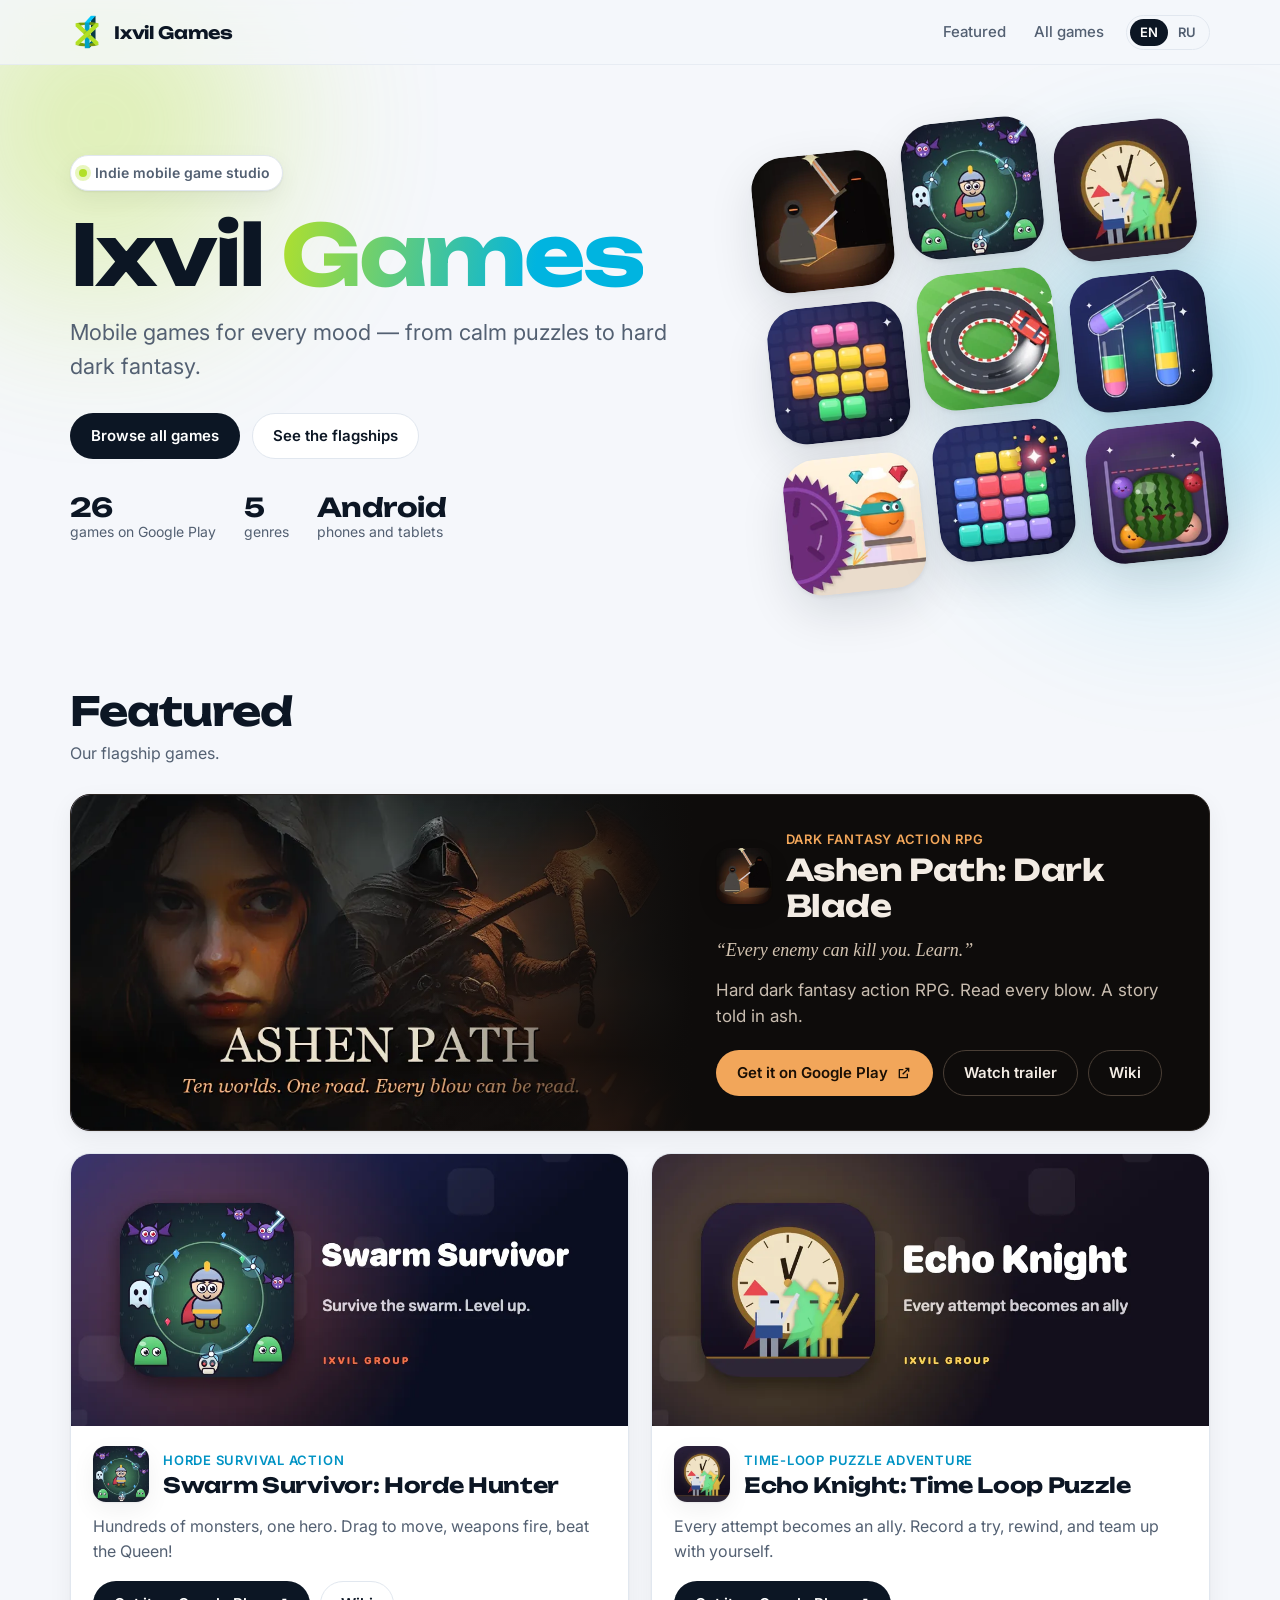
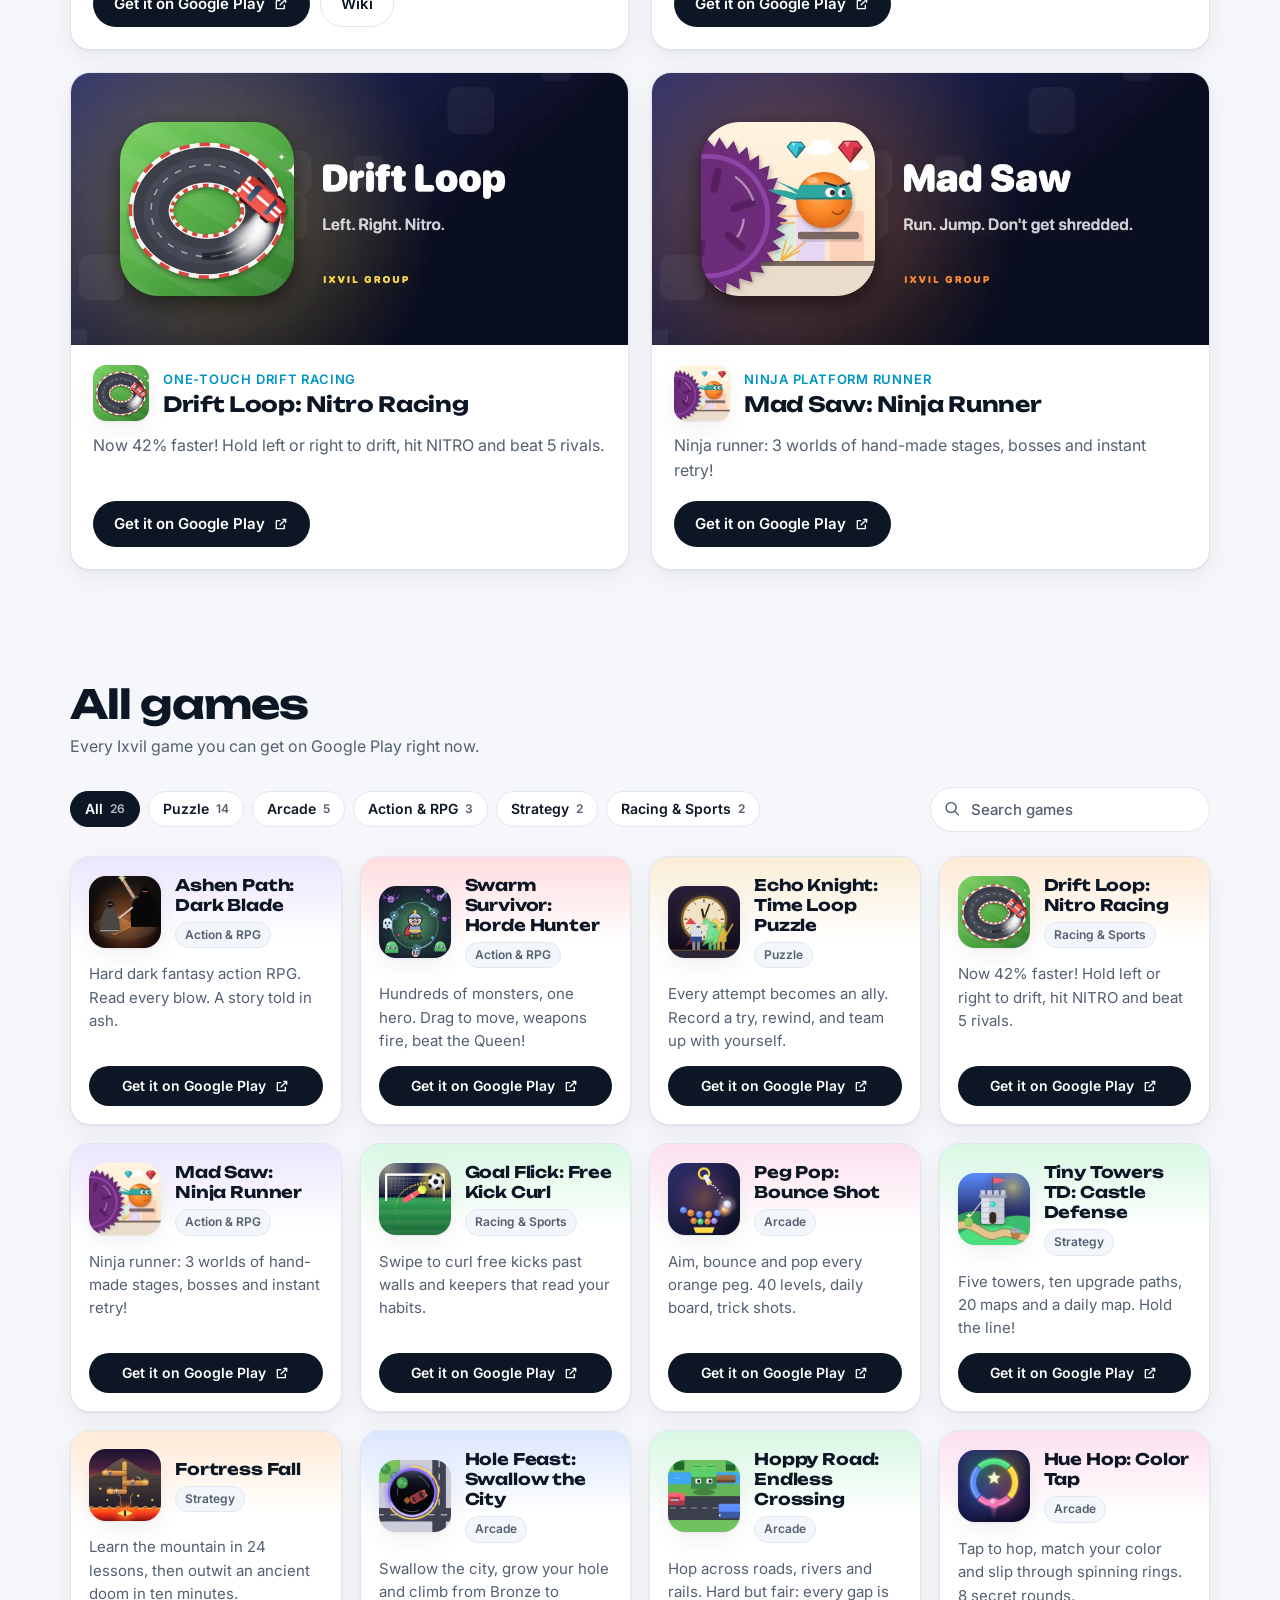
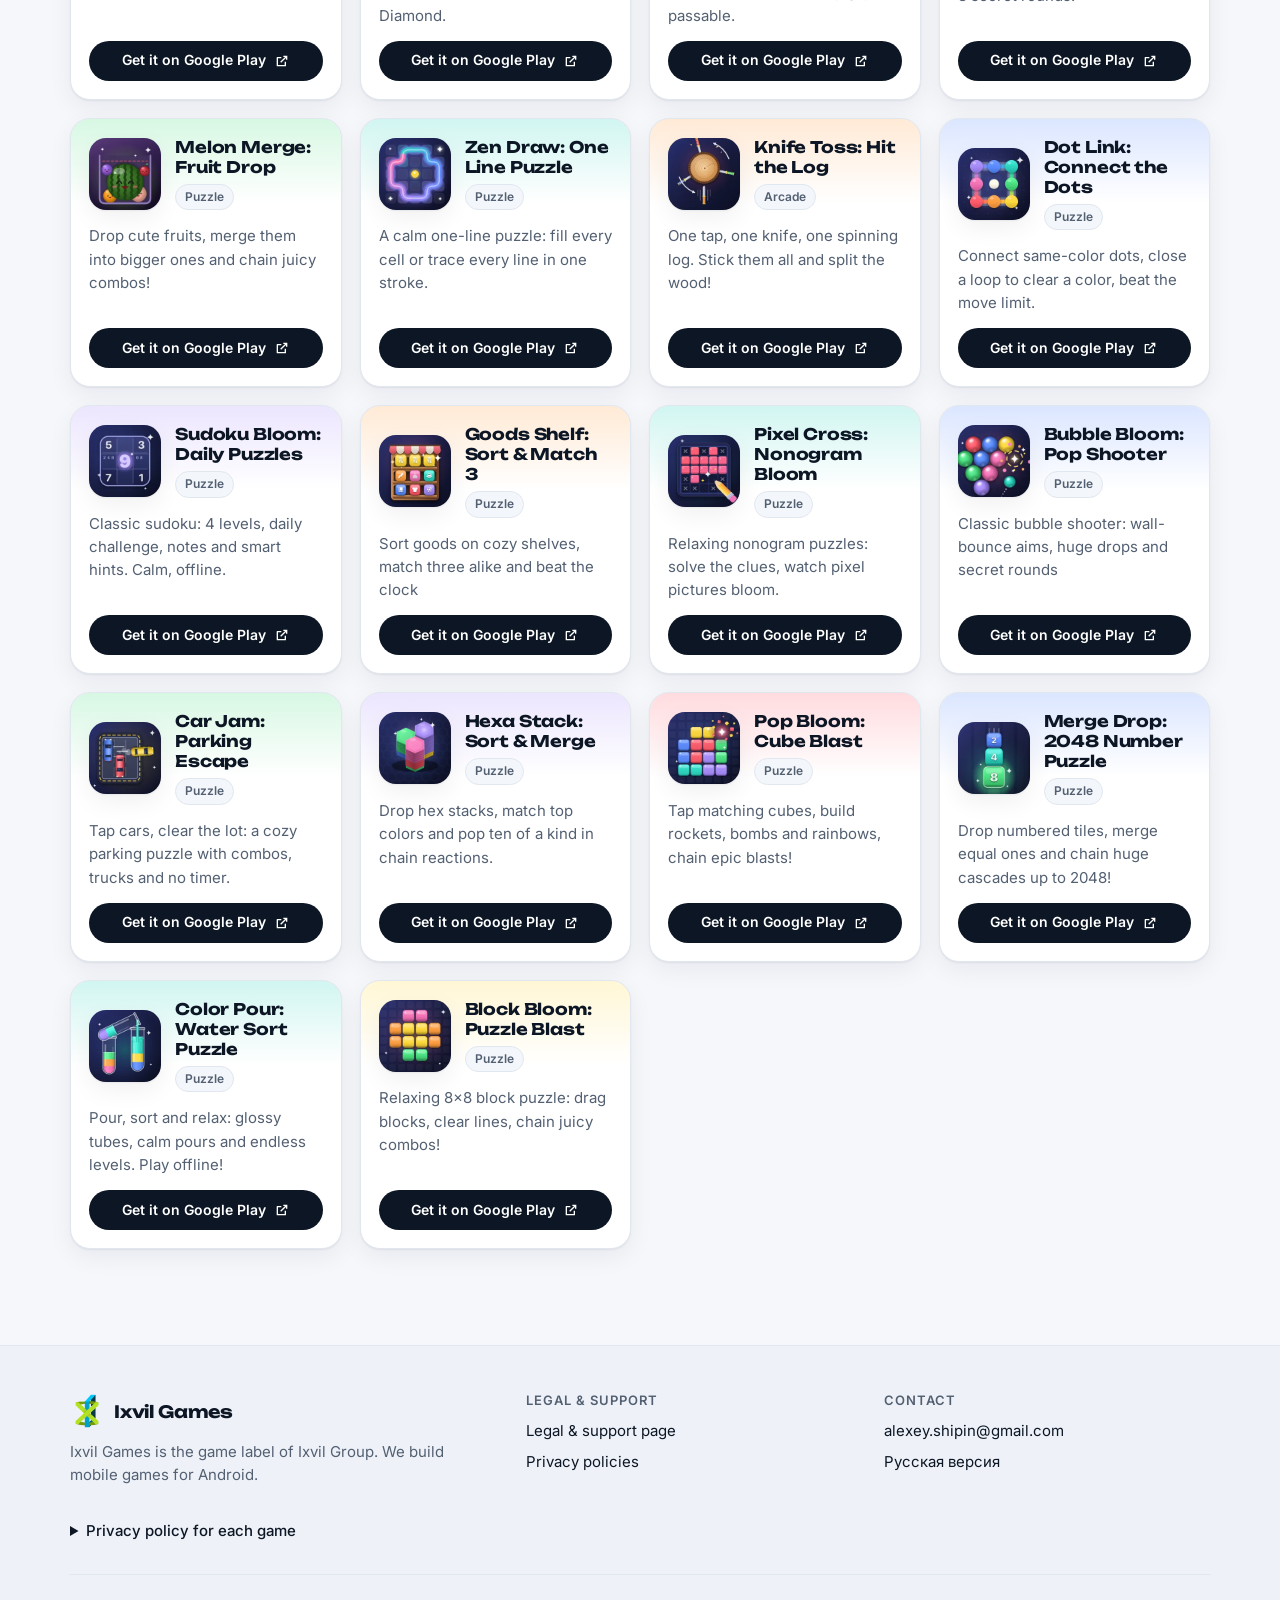
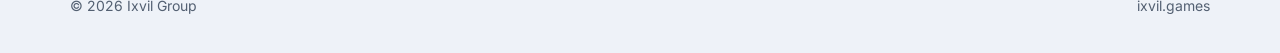
==== index.html @ 44e15bac "Publish ixvil.games landing Co-Authored-By: Claude Opus 5.5 <noreply@anthropic.com>" ====
<!doctype html>
<html lang="en">
<head>
<meta charset="utf-8">
<meta name="viewport" content="width=device-width, initial-scale=1">
<title>Ixvil Games — mobile games</title>
<meta name="description" content="Ixvil Games makes mobile games for Android: dark fantasy action, horde survival, drift racing and calm puzzles. 26 games on Google Play.">
<script>(function(){try{var u=new URLSearchParams(location.search),c=u.get('lang');if(c){localStorage.setItem('ixvil-lang',c)}var s=c||localStorage.getItem('ixvil-lang')}catch(e){}if(s==='ru'||(!s&&/^ru\b/i.test(navigator.language||''))){location.replace('ru/'+location.hash)}})();</script>
<link rel="canonical" href="https://ixvil.games/">
<link rel="alternate" hreflang="en" href="https://ixvil.games/">
<link rel="alternate" hreflang="ru" href="https://ixvil.games/ru/">
<link rel="alternate" hreflang="x-default" href="https://ixvil.games/">
<meta name="color-scheme" content="light dark">
<meta name="theme-color" content="#f5f7fb" media="(prefers-color-scheme: light)">
<meta name="theme-color" content="#080d15" media="(prefers-color-scheme: dark)">
<link rel="icon" href="favicon.ico" sizes="any">
<link rel="icon" type="image/png" sizes="32x32" href="favicon-32.png">
<link rel="apple-touch-icon" href="apple-touch-icon.png">
<meta property="og:type" content="website">
<meta property="og:site_name" content="Ixvil Games">
<meta property="og:title" content="Ixvil Games — mobile games">
<meta property="og:description" content="Ixvil Games makes mobile games for Android: dark fantasy action, horde survival, drift racing and calm puzzles. 26 games on Google Play.">
<meta property="og:url" content="https://ixvil.games/">
<meta property="og:image" content="https://ixvil.games/assets/brand/og.png">
<meta property="og:image:width" content="1200">
<meta property="og:image:height" content="630">
<meta property="og:image:alt" content="Ixvil Games">
<meta property="og:locale" content="en_US">
<meta property="og:locale:alternate" content="ru_RU">
<meta name="twitter:card" content="summary_large_image">
<meta name="twitter:title" content="Ixvil Games — mobile games">
<meta name="twitter:description" content="Ixvil Games makes mobile games for Android: dark fantasy action, horde survival, drift racing and calm puzzles. 26 games on Google Play.">
<meta name="twitter:image" content="https://ixvil.games/assets/brand/og.png">
<link rel="preconnect" href="https://fonts.googleapis.com">
<link rel="preconnect" href="https://fonts.gstatic.com" crossorigin>
<link rel="stylesheet" href="https://fonts.googleapis.com/css2?family=Inter:wght@400;500;600;700&family=Unbounded:wght@600;700&display=swap">
<link rel="stylesheet" href="assets/site.css?v=bd615ac773">
<script type="application/ld+json">{"@context":"https://schema.org","@graph":[{"@type":"Organization","@id":"https://ixvil.games/#org","name":"Ixvil Games","alternateName":"Ixvil Group","url":"https://ixvil.games/","logo":"https://ixvil.games/assets/brand/logo-512.png","email":"alexey.shipin@gmail.com"},{"@type":"WebSite","@id":"https://ixvil.games/#website","url":"https://ixvil.games/","name":"Ixvil Games","publisher":{"@id":"https://ixvil.games/#org"},"inLanguage":["en","ru"]},{"@type":"ItemList","name":"Ixvil Games on Google Play","url":"https://ixvil.games/","numberOfItems":26,"itemListElement":[{"@type":"ListItem","position":1,"item":{"@type":"MobileApplication","name":"Ashen Path: Dark Blade","description":"Hard dark fantasy action RPG. Read every blow. A story told in ash.","operatingSystem":"Android","applicationCategory":"GameApplication","url":"https://play.google.com/store/apps/details?id=com.ixvil.ashenpath","image":"https://ixvil.games/assets/games/ashenpath.webp","publisher":{"@id":"https://ixvil.games/#org"}}},{"@type":"ListItem","position":2,"item":{"@type":"MobileApplication","name":"Swarm Survivor: Horde Hunter","description":"Hundreds of monsters, one hero. Drag to move, weapons fire, beat the Queen!","operatingSystem":"Android","applicationCategory":"GameApplication","url":"https://play.google.com/store/apps/details?id=com.ixvil.swarmsurvivor","image":"https://ixvil.games/assets/games/swarmsurvivor.webp","publisher":{"@id":"https://ixvil.games/#org"}}},{"@type":"ListItem","position":3,"item":{"@type":"MobileApplication","name":"Echo Knight: Time Loop Puzzle","description":"Every attempt becomes an ally. Record a try, rewind, and team up with yourself.","operatingSystem":"Android","applicationCategory":"GameApplication","url":"https://play.google.com/store/apps/details?id=com.ixvil.echoknight","image":"https://ixvil.games/assets/games/echoknight.webp","publisher":{"@id":"https://ixvil.games/#org"}}},{"@type":"ListItem","position":4,"item":{"@type":"MobileApplication","name":"Drift Loop: Nitro Racing","description":"Now 42% faster! Hold left or right to drift, hit NITRO and beat 5 rivals.","operatingSystem":"Android","applicationCategory":"GameApplication","url":"https://play.google.com/store/apps/details?id=com.ixvil.driftloop","image":"https://ixvil.games/assets/games/driftloop.webp","publisher":{"@id":"https://ixvil.games/#org"}}},{"@type":"ListItem","position":5,"item":{"@type":"MobileApplication","name":"Mad Saw: Ninja Runner","description":"Ninja runner: 3 worlds of hand-made stages, bosses and instant retry!","operatingSystem":"Android","applicationCategory":"GameApplication","url":"https://play.google.com/store/apps/details?id=com.ixvil.madsaw","image":"https://ixvil.games/assets/games/madsaw.webp","publisher":{"@id":"https://ixvil.games/#org"}}},{"@type":"ListItem","position":6,"item":{"@type":"MobileApplication","name":"Goal Flick: Free Kick Curl","description":"Swipe to curl free kicks past walls and keepers that read your habits.","operatingSystem":"Android","applicationCategory":"GameApplication","url":"https://play.google.com/store/apps/details?id=com.ixvil.goalflick","image":"https://ixvil.games/assets/games/goalflick.webp","publisher":{"@id":"https://ixvil.games/#org"}}},{"@type":"ListItem","position":7,"item":{"@type":"MobileApplication","name":"Peg Pop: Bounce Shot","description":"Aim, bounce and pop every orange peg. 40 levels, daily board, trick shots.","operatingSystem":"Android","applicationCategory":"GameApplication","url":"https://play.google.com/store/apps/details?id=com.ixvil.pegpop","image":"https://ixvil.games/assets/games/pegpop.webp","publisher":{"@id":"https://ixvil.games/#org"}}},{"@type":"ListItem","position":8,"item":{"@type":"MobileApplication","name":"Tiny Towers TD: Castle Defense","description":"Five towers, ten upgrade paths, 20 maps and a daily map. Hold the line!","operatingSystem":"Android","applicationCategory":"GameApplication","url":"https://play.google.com/store/apps/details?id=com.ixvil.tinytowers","image":"https://ixvil.games/assets/games/tinytowers.webp","publisher":{"@id":"https://ixvil.games/#org"}}},{"@type":"ListItem","position":9,"item":{"@type":"MobileApplication","name":"Fortress Fall","description":"Learn the mountain in 24 lessons, then outwit an ancient doom in ten minutes.","operatingSystem":"Android","applicationCategory":"GameApplication","url":"https://play.google.com/store/apps/details?id=com.ixvil.fortressfall","image":"https://ixvil.games/assets/games/fortressfall.webp","publisher":{"@id":"https://ixvil.games/#org"}}},{"@type":"ListItem","position":10,"item":{"@type":"MobileApplication","name":"Hole Feast: Swallow the City","description":"Swallow the city, grow your hole and climb from Bronze to Diamond.","operatingSystem":"Android","applicationCategory":"GameApplication","url":"https://play.google.com/store/apps/details?id=com.ixvil.holefeast","image":"https://ixvil.games/assets/games/holefeast.webp","publisher":{"@id":"https://ixvil.games/#org"}}},{"@type":"ListItem","position":11,"item":{"@type":"MobileApplication","name":"Hoppy Road: Endless Crossing","description":"Hop across roads, rivers and rails. Hard but fair: every gap is passable.","operatingSystem":"Android","applicationCategory":"GameApplication","url":"https://play.google.com/store/apps/details?id=com.ixvil.hoppyroad","image":"https://ixvil.games/assets/games/hoppyroad.webp","publisher":{"@id":"https://ixvil.games/#org"}}},{"@type":"ListItem","position":12,"item":{"@type":"MobileApplication","name":"Hue Hop: Color Tap","description":"Tap to hop, match your color and slip through spinning rings. 8 secret rounds.","operatingSystem":"Android","applicationCategory":"GameApplication","url":"https://play.google.com/store/apps/details?id=com.ixvil.huehop","image":"https://ixvil.games/assets/games/huehop.webp","publisher":{"@id":"https://ixvil.games/#org"}}},{"@type":"ListItem","position":13,"item":{"@type":"MobileApplication","name":"Melon Merge: Fruit Drop","description":"Drop cute fruits, merge them into bigger ones and chain juicy combos!","operatingSystem":"Android","applicationCategory":"GameApplication","url":"https://play.google.com/store/apps/details?id=com.ixvil.melonmerge","image":"https://ixvil.games/assets/games/melonmerge.webp","publisher":{"@id":"https://ixvil.games/#org"}}},{"@type":"ListItem","position":14,"item":{"@type":"MobileApplication","name":"Zen Draw: One Line Puzzle","description":"A calm one-line puzzle: fill every cell or trace every line in one stroke.","operatingSystem":"Android","applicationCategory":"GameApplication","url":"https://play.google.com/store/apps/details?id=com.ixvil.zendraw","image":"https://ixvil.games/assets/games/zendraw.webp","publisher":{"@id":"https://ixvil.games/#org"}}},{"@type":"ListItem","position":15,"item":{"@type":"MobileApplication","name":"Knife Toss: Hit the Log","description":"One tap, one knife, one spinning log. Stick them all and split the wood!","operatingSystem":"Android","applicationCategory":"GameApplication","url":"https://play.google.com/store/apps/details?id=com.ixvil.knifetoss","image":"https://ixvil.games/assets/games/knifetoss.webp","publisher":{"@id":"https://ixvil.games/#org"}}},{"@type":"ListItem","position":16,"item":{"@type":"MobileApplication","name":"Dot Link: Connect the Dots","description":"Connect same-color dots, close a loop to clear a color, beat the move limit.","operatingSystem":"Android","applicationCategory":"GameApplication","url":"https://play.google.com/store/apps/details?id=com.ixvil.dotlink","image":"https://ixvil.games/assets/games/dotlink.webp","publisher":{"@id":"https://ixvil.games/#org"}}},{"@type":"ListItem","position":17,"item":{"@type":"MobileApplication","name":"Sudoku Bloom: Daily Puzzles","description":"Classic sudoku: 4 levels, daily challenge, notes and smart hints. Calm, offline.","operatingSystem":"Android","applicationCategory":"GameApplication","url":"https://play.google.com/store/apps/details?id=com.ixvil.sudokubloom","image":"https://ixvil.games/assets/games/sudokubloom.webp","publisher":{"@id":"https://ixvil.games/#org"}}},{"@type":"ListItem","position":18,"item":{"@type":"MobileApplication","name":"Goods Shelf: Sort & Match 3","description":"Sort goods on cozy shelves, match three alike and beat the clock","operatingSystem":"Android","applicationCategory":"GameApplication","url":"https://play.google.com/store/apps/details?id=com.ixvil.goodsshelf","image":"https://ixvil.games/assets/games/goodsshelf.webp","publisher":{"@id":"https://ixvil.games/#org"}}},{"@type":"ListItem","position":19,"item":{"@type":"MobileApplication","name":"Pixel Cross: Nonogram Bloom","description":"Relaxing nonogram puzzles: solve the clues, watch pixel pictures bloom.","operatingSystem":"Android","applicationCategory":"GameApplication","url":"https://play.google.com/store/apps/details?id=com.ixvil.pixelcross","image":"https://ixvil.games/assets/games/pixelcross.webp","publisher":{"@id":"https://ixvil.games/#org"}}},{"@type":"ListItem","position":20,"item":{"@type":"MobileApplication","name":"Bubble Bloom: Pop Shooter","description":"Classic bubble shooter: wall-bounce aims, huge drops and secret rounds","operatingSystem":"Android","applicationCategory":"GameApplication","url":"https://play.google.com/store/apps/details?id=com.ixvil.bubblebloom","image":"https://ixvil.games/assets/games/bubblebloom.webp","publisher":{"@id":"https://ixvil.games/#org"}}},{"@type":"ListItem","position":21,"item":{"@type":"MobileApplication","name":"Car Jam: Parking Escape","description":"Tap cars, clear the lot: a cozy parking puzzle with combos, trucks and no timer.","operatingSystem":"Android","applicationCategory":"GameApplication","url":"https://play.google.com/store/apps/details?id=com.ixvil.carjam","image":"https://ixvil.games/assets/games/carjam.webp","publisher":{"@id":"https://ixvil.games/#org"}}},{"@type":"ListItem","position":22,"item":{"@type":"MobileApplication","name":"Hexa Stack: Sort & Merge","description":"Drop hex stacks, match top colors and pop ten of a kind in chain reactions.","operatingSystem":"Android","applicationCategory":"GameApplication","url":"https://play.google.com/store/apps/details?id=com.ixvil.hexastack","image":"https://ixvil.games/assets/games/hexastack.webp","publisher":{"@id":"https://ixvil.games/#org"}}},{"@type":"ListItem","position":23,"item":{"@type":"MobileApplication","name":"Pop Bloom: Cube Blast","description":"Tap matching cubes, build rockets, bombs and rainbows, chain epic blasts!","operatingSystem":"Android","applicationCategory":"GameApplication","url":"https://play.google.com/store/apps/details?id=com.ixvil.popbloom","image":"https://ixvil.games/assets/games/popbloom.webp","publisher":{"@id":"https://ixvil.games/#org"}}},{"@type":"ListItem","position":24,"item":{"@type":"MobileApplication","name":"Merge Drop: 2048 Number Puzzle","description":"Drop numbered tiles, merge equal ones and chain huge cascades up to 2048!","operatingSystem":"Android","applicationCategory":"GameApplication","url":"https://play.google.com/store/apps/details?id=com.ixvil.mergedrop","image":"https://ixvil.games/assets/games/mergedrop.webp","publisher":{"@id":"https://ixvil.games/#org"}}},{"@type":"ListItem","position":25,"item":{"@type":"MobileApplication","name":"Color Pour: Water Sort Puzzle","description":"Pour, sort and relax: glossy tubes, calm pours and endless levels. Play offline!","operatingSystem":"Android","applicationCategory":"GameApplication","url":"https://play.google.com/store/apps/details?id=com.ixvil.colorpour","image":"https://ixvil.games/assets/games/colorpour.webp","publisher":{"@id":"https://ixvil.games/#org"}}},{"@type":"ListItem","position":26,"item":{"@type":"MobileApplication","name":"Block Bloom: Puzzle Blast","description":"Relaxing 8×8 block puzzle: drag blocks, clear lines, chain juicy combos!","operatingSystem":"Android","applicationCategory":"GameApplication","url":"https://play.google.com/store/apps/details?id=com.ixvil.blockbloom","image":"https://ixvil.games/assets/games/blockbloom.webp","publisher":{"@id":"https://ixvil.games/#org"}}}]}]}</script>
</head>
<body>
<a class="skip" href="#games">Skip to games</a>
<header class="top">
  <div class="wrap">
    <a class="brand" href="./" aria-label="Ixvil Games"><img src="assets/brand/mark.webp" width="34" height="34" alt=""><span>Ixvil Games</span></a>
    <nav class="nav" aria-label="Main">
      <a class="nav-link" href="#featured">Featured</a>
      <a class="nav-link" href="#games">All games</a>
      <div class="lang" role="group" aria-label="Language"><span aria-current="true">EN</span><a href="ru/" hreflang="ru" lang="ru" data-setlang="ru">RU</a></div>
    </nav>
  </div>
</header>
<main>
<section class="hero">
  <div class="wrap">
    <div>
      <span class="eyebrow"><i></i>Indie mobile game studio</span>
      <h1>Ixvil <span class="grad">Games</span></h1>
      <p class="pitch">Mobile games for every mood — from calm puzzles to hard dark fantasy.</p>
      <div class="cta">
        <a class="btn btn-play" href="#games">Browse all games</a>
        <a class="btn btn-ghost" href="#featured">See the flagships</a>
      </div>
      <ul class="stats">
        <li><b>26</b><span>games on Google Play</span></li>
        <li><b>5</b><span>genres</span></li>
        <li><b>Android</b><span>phones and tablets</span></li>
      </ul>
    </div>
    <div class="mosaic" aria-hidden="true"><img src="assets/games/ashenpath.webp" width="192" height="192" alt="" decoding="async"><img src="assets/games/swarmsurvivor.webp" width="192" height="192" alt="" decoding="async"><img src="assets/games/echoknight.webp" width="192" height="192" alt="" decoding="async"><img src="assets/games/blockbloom.webp" width="192" height="192" alt="" decoding="async"><img src="assets/games/driftloop.webp" width="192" height="192" alt="" decoding="async"><img src="assets/games/colorpour.webp" width="192" height="192" alt="" decoding="async"><img src="assets/games/madsaw.webp" width="192" height="192" alt="" decoding="async"><img src="assets/games/popbloom.webp" width="192" height="192" alt="" decoding="async"><img src="assets/games/melonmerge.webp" width="192" height="192" alt="" decoding="async"></div>
  </div>
</section>
<section class="section" id="featured" aria-labelledby="featured-h">
  <div class="wrap">
    <div class="section-head"><div><h2 id="featured-h">Featured</h2><p>Our flagship games.</p></div></div>
    <div class="feat-grid">
<article class="feat spot" style="--accent:#A78BFA">
  <div class="art"><img src="assets/games/ashenpath-feature.webp" width="1024" height="500" alt="Ashen Path: Dark Blade" loading="eager" decoding="async"></div>
  <div class="body">
    <div class="id"><img src="assets/games/ashenpath.webp" width="56" height="56" alt="" loading="lazy" decoding="async">
      <div><div class="kicker">Dark fantasy action RPG</div><h3>Ashen Path: Dark Blade</h3></div></div>
    <p class="quote">“Every enemy can kill you. Learn.”</p>
    <p class="desc">Hard dark fantasy action RPG. Read every blow. A story told in ash.</p>
    <div class="actions"><a class="btn btn-play" href="https://play.google.com/store/apps/details?id=com.ixvil.ashenpath" target="_blank" rel="noopener" aria-label="Get it on Google Play: Ashen Path: Dark Blade">Get it on Google Play <svg viewBox="0 0 24 24" aria-hidden="true"><path fill="currentColor" d="M14 4h6v6h-2V7.41l-7.29 7.3-1.42-1.42L16.59 6H14V4zM5 6h6v2H6v10h10v-5h2v6a1 1 0 0 1-1 1H5a1 1 0 0 1-1-1V7a1 1 0 0 1 1-1z"/></svg></a><a class="btn btn-ghost" href="https://youtu.be/OlDA2QClN2c" target="_blank" rel="noopener">Watch trailer</a><a class="btn btn-ghost" href="https://ashenpath.ixvil.games/" target="_blank" rel="noopener" aria-label="Wiki: Ashen Path">Wiki</a></div>
  </div>
</article>
<article class="feat" style="--accent:#FF5C6C">
  <div class="art"><img src="assets/games/swarmsurvivor-feature.webp" width="1024" height="500" alt="Swarm Survivor: Horde Hunter" loading="lazy" decoding="async"></div>
  <div class="body">
    <div class="id"><img src="assets/games/swarmsurvivor.webp" width="56" height="56" alt="" loading="lazy" decoding="async">
      <div><div class="kicker">Horde survival action</div><h3>Swarm Survivor: Horde Hunter</h3></div></div>
    
    <p class="desc">Hundreds of monsters, one hero. Drag to move, weapons fire, beat the Queen!</p>
    <div class="actions"><a class="btn btn-play" href="https://play.google.com/store/apps/details?id=com.ixvil.swarmsurvivor" target="_blank" rel="noopener" aria-label="Get it on Google Play: Swarm Survivor: Horde Hunter">Get it on Google Play <svg viewBox="0 0 24 24" aria-hidden="true"><path fill="currentColor" d="M14 4h6v6h-2V7.41l-7.29 7.3-1.42-1.42L16.59 6H14V4zM5 6h6v2H6v10h10v-5h2v6a1 1 0 0 1-1 1H5a1 1 0 0 1-1-1V7a1 1 0 0 1 1-1z"/></svg></a><a class="btn btn-ghost" href="https://swarm.ixvil.games/" target="_blank" rel="noopener" aria-label="Wiki: Swarm Survivor">Wiki</a></div>
  </div>
</article>
<article class="feat" style="--accent:#E8B04A">
  <div class="art"><img src="assets/games/echoknight-feature.webp" width="1024" height="500" alt="Echo Knight: Time Loop Puzzle" loading="lazy" decoding="async"></div>
  <div class="body">
    <div class="id"><img src="assets/games/echoknight.webp" width="56" height="56" alt="" loading="lazy" decoding="async">
      <div><div class="kicker">Time-loop puzzle adventure</div><h3>Echo Knight: Time Loop Puzzle</h3></div></div>
    
    <p class="desc">Every attempt becomes an ally. Record a try, rewind, and team up with yourself.</p>
    <div class="actions"><a class="btn btn-play" href="https://play.google.com/store/apps/details?id=com.ixvil.echoknight" target="_blank" rel="noopener" aria-label="Get it on Google Play: Echo Knight: Time Loop Puzzle">Get it on Google Play <svg viewBox="0 0 24 24" aria-hidden="true"><path fill="currentColor" d="M14 4h6v6h-2V7.41l-7.29 7.3-1.42-1.42L16.59 6H14V4zM5 6h6v2H6v10h10v-5h2v6a1 1 0 0 1-1 1H5a1 1 0 0 1-1-1V7a1 1 0 0 1 1-1z"/></svg></a></div>
  </div>
</article>
<article class="feat" style="--accent:#FF9F43">
  <div class="art"><img src="assets/games/driftloop-feature.webp" width="1024" height="500" alt="Drift Loop: Nitro Racing" loading="lazy" decoding="async"></div>
  <div class="body">
    <div class="id"><img src="assets/games/driftloop.webp" width="56" height="56" alt="" loading="lazy" decoding="async">
      <div><div class="kicker">One-touch drift racing</div><h3>Drift Loop: Nitro Racing</h3></div></div>
    
    <p class="desc">Now 42% faster! Hold left or right to drift, hit NITRO and beat 5 rivals.</p>
    <div class="actions"><a class="btn btn-play" href="https://play.google.com/store/apps/details?id=com.ixvil.driftloop" target="_blank" rel="noopener" aria-label="Get it on Google Play: Drift Loop: Nitro Racing">Get it on Google Play <svg viewBox="0 0 24 24" aria-hidden="true"><path fill="currentColor" d="M14 4h6v6h-2V7.41l-7.29 7.3-1.42-1.42L16.59 6H14V4zM5 6h6v2H6v10h10v-5h2v6a1 1 0 0 1-1 1H5a1 1 0 0 1-1-1V7a1 1 0 0 1 1-1z"/></svg></a></div>
  </div>
</article>
<article class="feat" style="--accent:#A78BFA">
  <div class="art"><img src="assets/games/madsaw-feature.webp" width="1024" height="500" alt="Mad Saw: Ninja Runner" loading="lazy" decoding="async"></div>
  <div class="body">
    <div class="id"><img src="assets/games/madsaw.webp" width="56" height="56" alt="" loading="lazy" decoding="async">
      <div><div class="kicker">Ninja platform runner</div><h3>Mad Saw: Ninja Runner</h3></div></div>
    
    <p class="desc">Ninja runner: 3 worlds of hand-made stages, bosses and instant retry!</p>
    <div class="actions"><a class="btn btn-play" href="https://play.google.com/store/apps/details?id=com.ixvil.madsaw" target="_blank" rel="noopener" aria-label="Get it on Google Play: Mad Saw: Ninja Runner">Get it on Google Play <svg viewBox="0 0 24 24" aria-hidden="true"><path fill="currentColor" d="M14 4h6v6h-2V7.41l-7.29 7.3-1.42-1.42L16.59 6H14V4zM5 6h6v2H6v10h10v-5h2v6a1 1 0 0 1-1 1H5a1 1 0 0 1-1-1V7a1 1 0 0 1 1-1z"/></svg></a></div>
  </div>
</article>
    </div>
  </div>
</section>
<section class="section" id="games" aria-labelledby="games-h">
  <div class="wrap">
    <div class="section-head"><div><h2 id="games-h">All games</h2><p>Every Ixvil game you can get on Google Play right now.</p></div></div>
    <div class="filters" id="filters" hidden>
      <div class="chips" role="group" aria-label="Genre"><button type="button" class="chip" data-genre="all" aria-pressed="true">All <small>26</small></button><button type="button" class="chip" data-genre="puzzle" aria-pressed="false">Puzzle <small>14</small></button><button type="button" class="chip" data-genre="arcade" aria-pressed="false">Arcade <small>5</small></button><button type="button" class="chip" data-genre="action" aria-pressed="false">Action &amp; RPG <small>3</small></button><button type="button" class="chip" data-genre="strategy" aria-pressed="false">Strategy <small>2</small></button><button type="button" class="chip" data-genre="sports" aria-pressed="false">Racing &amp; Sports <small>2</small></button></div>
      <label class="search"><svg viewBox="0 0 24 24" aria-hidden="true"><path fill="currentColor" d="M10 2a8 8 0 0 1 6.32 12.9l5.39 5.4-1.41 1.4-5.4-5.39A8 8 0 1 1 10 2zm0 2a6 6 0 1 0 0 12 6 6 0 0 0 0-12z"/></svg><input id="q" type="search" placeholder="Search games" aria-label="Search games" autocomplete="off"></label>
    </div>
    <ul class="grid" id="grid">
<li class="card" data-genre="action" data-q="ashen path: dark blade ashen path hard dark fantasy action rpg. read every blow. a story told in ash. action &amp; rpg" style="--accent:#A78BFA">
  <div class="id"><img src="assets/games/ashenpath.webp" width="72" height="72" alt="" loading="lazy" decoding="async">
    <div><h3>Ashen Path: Dark Blade</h3><span class="tag">Action &amp; RPG</span></div></div>
  <p class="desc">Hard dark fantasy action RPG. Read every blow. A story told in ash.</p>
  <a class="btn btn-play btn-sm" href="https://play.google.com/store/apps/details?id=com.ixvil.ashenpath" target="_blank" rel="noopener" aria-label="Get it on Google Play: Ashen Path: Dark Blade">Get it on Google Play <svg viewBox="0 0 24 24" aria-hidden="true"><path fill="currentColor" d="M14 4h6v6h-2V7.41l-7.29 7.3-1.42-1.42L16.59 6H14V4zM5 6h6v2H6v10h10v-5h2v6a1 1 0 0 1-1 1H5a1 1 0 0 1-1-1V7a1 1 0 0 1 1-1z"/></svg></a>
</li>
<li class="card" data-genre="action" data-q="swarm survivor: horde hunter swarm survivor hundreds of monsters, one hero. drag to move, weapons fire, beat the queen! action &amp; rpg" style="--accent:#FF5C6C">
  <div class="id"><img src="assets/games/swarmsurvivor.webp" width="72" height="72" alt="" loading="lazy" decoding="async">
    <div><h3>Swarm Survivor: Horde Hunter</h3><span class="tag">Action &amp; RPG</span></div></div>
  <p class="desc">Hundreds of monsters, one hero. Drag to move, weapons fire, beat the Queen!</p>
  <a class="btn btn-play btn-sm" href="https://play.google.com/store/apps/details?id=com.ixvil.swarmsurvivor" target="_blank" rel="noopener" aria-label="Get it on Google Play: Swarm Survivor: Horde Hunter">Get it on Google Play <svg viewBox="0 0 24 24" aria-hidden="true"><path fill="currentColor" d="M14 4h6v6h-2V7.41l-7.29 7.3-1.42-1.42L16.59 6H14V4zM5 6h6v2H6v10h10v-5h2v6a1 1 0 0 1-1 1H5a1 1 0 0 1-1-1V7a1 1 0 0 1 1-1z"/></svg></a>
</li>
<li class="card" data-genre="puzzle" data-q="echo knight: time loop puzzle echo knight every attempt becomes an ally. record a try, rewind, and team up with yourself. puzzle" style="--accent:#E8B04A">
  <div class="id"><img src="assets/games/echoknight.webp" width="72" height="72" alt="" loading="lazy" decoding="async">
    <div><h3>Echo Knight: Time Loop Puzzle</h3><span class="tag">Puzzle</span></div></div>
  <p class="desc">Every attempt becomes an ally. Record a try, rewind, and team up with yourself.</p>
  <a class="btn btn-play btn-sm" href="https://play.google.com/store/apps/details?id=com.ixvil.echoknight" target="_blank" rel="noopener" aria-label="Get it on Google Play: Echo Knight: Time Loop Puzzle">Get it on Google Play <svg viewBox="0 0 24 24" aria-hidden="true"><path fill="currentColor" d="M14 4h6v6h-2V7.41l-7.29 7.3-1.42-1.42L16.59 6H14V4zM5 6h6v2H6v10h10v-5h2v6a1 1 0 0 1-1 1H5a1 1 0 0 1-1-1V7a1 1 0 0 1 1-1z"/></svg></a>
</li>
<li class="card" data-genre="sports" data-q="drift loop: nitro racing drift loop now 42% faster! hold left or right to drift, hit nitro and beat 5 rivals. racing &amp; sports" style="--accent:#FF9F43">
  <div class="id"><img src="assets/games/driftloop.webp" width="72" height="72" alt="" loading="lazy" decoding="async">
    <div><h3>Drift Loop: Nitro Racing</h3><span class="tag">Racing &amp; Sports</span></div></div>
  <p class="desc">Now 42% faster! Hold left or right to drift, hit NITRO and beat 5 rivals.</p>
  <a class="btn btn-play btn-sm" href="https://play.google.com/store/apps/details?id=com.ixvil.driftloop" target="_blank" rel="noopener" aria-label="Get it on Google Play: Drift Loop: Nitro Racing">Get it on Google Play <svg viewBox="0 0 24 24" aria-hidden="true"><path fill="currentColor" d="M14 4h6v6h-2V7.41l-7.29 7.3-1.42-1.42L16.59 6H14V4zM5 6h6v2H6v10h10v-5h2v6a1 1 0 0 1-1 1H5a1 1 0 0 1-1-1V7a1 1 0 0 1 1-1z"/></svg></a>
</li>
<li class="card" data-genre="action" data-q="mad saw: ninja runner mad saw ninja runner: 3 worlds of hand-made stages, bosses and instant retry! action &amp; rpg" style="--accent:#A78BFA">
  <div class="id"><img src="assets/games/madsaw.webp" width="72" height="72" alt="" loading="lazy" decoding="async">
    <div><h3>Mad Saw: Ninja Runner</h3><span class="tag">Action &amp; RPG</span></div></div>
  <p class="desc">Ninja runner: 3 worlds of hand-made stages, bosses and instant retry!</p>
  <a class="btn btn-play btn-sm" href="https://play.google.com/store/apps/details?id=com.ixvil.madsaw" target="_blank" rel="noopener" aria-label="Get it on Google Play: Mad Saw: Ninja Runner">Get it on Google Play <svg viewBox="0 0 24 24" aria-hidden="true"><path fill="currentColor" d="M14 4h6v6h-2V7.41l-7.29 7.3-1.42-1.42L16.59 6H14V4zM5 6h6v2H6v10h10v-5h2v6a1 1 0 0 1-1 1H5a1 1 0 0 1-1-1V7a1 1 0 0 1 1-1z"/></svg></a>
</li>
<li class="card" data-genre="sports" data-q="goal flick: free kick curl goal flick swipe to curl free kicks past walls and keepers that read your habits. racing &amp; sports" style="--accent:#4ADE80">
  <div class="id"><img src="assets/games/goalflick.webp" width="72" height="72" alt="" loading="lazy" decoding="async">
    <div><h3>Goal Flick: Free Kick Curl</h3><span class="tag">Racing &amp; Sports</span></div></div>
  <p class="desc">Swipe to curl free kicks past walls and keepers that read your habits.</p>
  <a class="btn btn-play btn-sm" href="https://play.google.com/store/apps/details?id=com.ixvil.goalflick" target="_blank" rel="noopener" aria-label="Get it on Google Play: Goal Flick: Free Kick Curl">Get it on Google Play <svg viewBox="0 0 24 24" aria-hidden="true"><path fill="currentColor" d="M14 4h6v6h-2V7.41l-7.29 7.3-1.42-1.42L16.59 6H14V4zM5 6h6v2H6v10h10v-5h2v6a1 1 0 0 1-1 1H5a1 1 0 0 1-1-1V7a1 1 0 0 1 1-1z"/></svg></a>
</li>
<li class="card" data-genre="arcade" data-q="peg pop: bounce shot peg pop aim, bounce and pop every orange peg. 40 levels, daily board, trick shots. arcade" style="--accent:#F472B6">
  <div class="id"><img src="assets/games/pegpop.webp" width="72" height="72" alt="" loading="lazy" decoding="async">
    <div><h3>Peg Pop: Bounce Shot</h3><span class="tag">Arcade</span></div></div>
  <p class="desc">Aim, bounce and pop every orange peg. 40 levels, daily board, trick shots.</p>
  <a class="btn btn-play btn-sm" href="https://play.google.com/store/apps/details?id=com.ixvil.pegpop" target="_blank" rel="noopener" aria-label="Get it on Google Play: Peg Pop: Bounce Shot">Get it on Google Play <svg viewBox="0 0 24 24" aria-hidden="true"><path fill="currentColor" d="M14 4h6v6h-2V7.41l-7.29 7.3-1.42-1.42L16.59 6H14V4zM5 6h6v2H6v10h10v-5h2v6a1 1 0 0 1-1 1H5a1 1 0 0 1-1-1V7a1 1 0 0 1 1-1z"/></svg></a>
</li>
<li class="card" data-genre="strategy" data-q="tiny towers td: castle defense tiny towers td five towers, ten upgrade paths, 20 maps and a daily map. hold the line! strategy" style="--accent:#4ADE80">
  <div class="id"><img src="assets/games/tinytowers.webp" width="72" height="72" alt="" loading="lazy" decoding="async">
    <div><h3>Tiny Towers TD: Castle Defense</h3><span class="tag">Strategy</span></div></div>
  <p class="desc">Five towers, ten upgrade paths, 20 maps and a daily map. Hold the line!</p>
  <a class="btn btn-play btn-sm" href="https://play.google.com/store/apps/details?id=com.ixvil.tinytowers" target="_blank" rel="noopener" aria-label="Get it on Google Play: Tiny Towers TD: Castle Defense">Get it on Google Play <svg viewBox="0 0 24 24" aria-hidden="true"><path fill="currentColor" d="M14 4h6v6h-2V7.41l-7.29 7.3-1.42-1.42L16.59 6H14V4zM5 6h6v2H6v10h10v-5h2v6a1 1 0 0 1-1 1H5a1 1 0 0 1-1-1V7a1 1 0 0 1 1-1z"/></svg></a>
</li>
<li class="card" data-genre="strategy" data-q="fortress fall fortress fall learn the mountain in 24 lessons, then outwit an ancient doom in ten minutes. strategy" style="--accent:#FF9F43">
  <div class="id"><img src="assets/games/fortressfall.webp" width="72" height="72" alt="" loading="lazy" decoding="async">
    <div><h3>Fortress Fall</h3><span class="tag">Strategy</span></div></div>
  <p class="desc">Learn the mountain in 24 lessons, then outwit an ancient doom in ten minutes.</p>
  <a class="btn btn-play btn-sm" href="https://play.google.com/store/apps/details?id=com.ixvil.fortressfall" target="_blank" rel="noopener" aria-label="Get it on Google Play: Fortress Fall">Get it on Google Play <svg viewBox="0 0 24 24" aria-hidden="true"><path fill="currentColor" d="M14 4h6v6h-2V7.41l-7.29 7.3-1.42-1.42L16.59 6H14V4zM5 6h6v2H6v10h10v-5h2v6a1 1 0 0 1-1 1H5a1 1 0 0 1-1-1V7a1 1 0 0 1 1-1z"/></svg></a>
</li>
<li class="card" data-genre="arcade" data-q="hole feast: swallow the city hole feast swallow the city, grow your hole and climb from bronze to diamond. arcade" style="--accent:#5B8CFF">
  <div class="id"><img src="assets/games/holefeast.webp" width="72" height="72" alt="" loading="lazy" decoding="async">
    <div><h3>Hole Feast: Swallow the City</h3><span class="tag">Arcade</span></div></div>
  <p class="desc">Swallow the city, grow your hole and climb from Bronze to Diamond.</p>
  <a class="btn btn-play btn-sm" href="https://play.google.com/store/apps/details?id=com.ixvil.holefeast" target="_blank" rel="noopener" aria-label="Get it on Google Play: Hole Feast: Swallow the City">Get it on Google Play <svg viewBox="0 0 24 24" aria-hidden="true"><path fill="currentColor" d="M14 4h6v6h-2V7.41l-7.29 7.3-1.42-1.42L16.59 6H14V4zM5 6h6v2H6v10h10v-5h2v6a1 1 0 0 1-1 1H5a1 1 0 0 1-1-1V7a1 1 0 0 1 1-1z"/></svg></a>
</li>
<li class="card" data-genre="arcade" data-q="hoppy road: endless crossing hoppy road hop across roads, rivers and rails. hard but fair: every gap is passable. arcade" style="--accent:#4ADE80">
  <div class="id"><img src="assets/games/hoppyroad.webp" width="72" height="72" alt="" loading="lazy" decoding="async">
    <div><h3>Hoppy Road: Endless Crossing</h3><span class="tag">Arcade</span></div></div>
  <p class="desc">Hop across roads, rivers and rails. Hard but fair: every gap is passable.</p>
  <a class="btn btn-play btn-sm" href="https://play.google.com/store/apps/details?id=com.ixvil.hoppyroad" target="_blank" rel="noopener" aria-label="Get it on Google Play: Hoppy Road: Endless Crossing">Get it on Google Play <svg viewBox="0 0 24 24" aria-hidden="true"><path fill="currentColor" d="M14 4h6v6h-2V7.41l-7.29 7.3-1.42-1.42L16.59 6H14V4zM5 6h6v2H6v10h10v-5h2v6a1 1 0 0 1-1 1H5a1 1 0 0 1-1-1V7a1 1 0 0 1 1-1z"/></svg></a>
</li>
<li class="card" data-genre="arcade" data-q="hue hop: color tap hue hop tap to hop, match your color and slip through spinning rings. 8 secret rounds. arcade" style="--accent:#F472B6">
  <div class="id"><img src="assets/games/huehop.webp" width="72" height="72" alt="" loading="lazy" decoding="async">
    <div><h3>Hue Hop: Color Tap</h3><span class="tag">Arcade</span></div></div>
  <p class="desc">Tap to hop, match your color and slip through spinning rings. 8 secret rounds.</p>
  <a class="btn btn-play btn-sm" href="https://play.google.com/store/apps/details?id=com.ixvil.huehop" target="_blank" rel="noopener" aria-label="Get it on Google Play: Hue Hop: Color Tap">Get it on Google Play <svg viewBox="0 0 24 24" aria-hidden="true"><path fill="currentColor" d="M14 4h6v6h-2V7.41l-7.29 7.3-1.42-1.42L16.59 6H14V4zM5 6h6v2H6v10h10v-5h2v6a1 1 0 0 1-1 1H5a1 1 0 0 1-1-1V7a1 1 0 0 1 1-1z"/></svg></a>
</li>
<li class="card" data-genre="puzzle" data-q="melon merge: fruit drop melon merge drop cute fruits, merge them into bigger ones and chain juicy combos! puzzle" style="--accent:#4ADE80">
  <div class="id"><img src="assets/games/melonmerge.webp" width="72" height="72" alt="" loading="lazy" decoding="async">
    <div><h3>Melon Merge: Fruit Drop</h3><span class="tag">Puzzle</span></div></div>
  <p class="desc">Drop cute fruits, merge them into bigger ones and chain juicy combos!</p>
  <a class="btn btn-play btn-sm" href="https://play.google.com/store/apps/details?id=com.ixvil.melonmerge" target="_blank" rel="noopener" aria-label="Get it on Google Play: Melon Merge: Fruit Drop">Get it on Google Play <svg viewBox="0 0 24 24" aria-hidden="true"><path fill="currentColor" d="M14 4h6v6h-2V7.41l-7.29 7.3-1.42-1.42L16.59 6H14V4zM5 6h6v2H6v10h10v-5h2v6a1 1 0 0 1-1 1H5a1 1 0 0 1-1-1V7a1 1 0 0 1 1-1z"/></svg></a>
</li>
<li class="card" data-genre="puzzle" data-q="zen draw: one line puzzle zen draw a calm one-line puzzle: fill every cell or trace every line in one stroke. puzzle" style="--accent:#2DD4BF">
  <div class="id"><img src="assets/games/zendraw.webp" width="72" height="72" alt="" loading="lazy" decoding="async">
    <div><h3>Zen Draw: One Line Puzzle</h3><span class="tag">Puzzle</span></div></div>
  <p class="desc">A calm one-line puzzle: fill every cell or trace every line in one stroke.</p>
  <a class="btn btn-play btn-sm" href="https://play.google.com/store/apps/details?id=com.ixvil.zendraw" target="_blank" rel="noopener" aria-label="Get it on Google Play: Zen Draw: One Line Puzzle">Get it on Google Play <svg viewBox="0 0 24 24" aria-hidden="true"><path fill="currentColor" d="M14 4h6v6h-2V7.41l-7.29 7.3-1.42-1.42L16.59 6H14V4zM5 6h6v2H6v10h10v-5h2v6a1 1 0 0 1-1 1H5a1 1 0 0 1-1-1V7a1 1 0 0 1 1-1z"/></svg></a>
</li>
<li class="card" data-genre="arcade" data-q="knife toss: hit the log knife toss one tap, one knife, one spinning log. stick them all and split the wood! arcade" style="--accent:#FF9F43">
  <div class="id"><img src="assets/games/knifetoss.webp" width="72" height="72" alt="" loading="lazy" decoding="async">
    <div><h3>Knife Toss: Hit the Log</h3><span class="tag">Arcade</span></div></div>
  <p class="desc">One tap, one knife, one spinning log. Stick them all and split the wood!</p>
  <a class="btn btn-play btn-sm" href="https://play.google.com/store/apps/details?id=com.ixvil.knifetoss" target="_blank" rel="noopener" aria-label="Get it on Google Play: Knife Toss: Hit the Log">Get it on Google Play <svg viewBox="0 0 24 24" aria-hidden="true"><path fill="currentColor" d="M14 4h6v6h-2V7.41l-7.29 7.3-1.42-1.42L16.59 6H14V4zM5 6h6v2H6v10h10v-5h2v6a1 1 0 0 1-1 1H5a1 1 0 0 1-1-1V7a1 1 0 0 1 1-1z"/></svg></a>
</li>
<li class="card" data-genre="puzzle" data-q="dot link: connect the dots dot link connect same-color dots, close a loop to clear a color, beat the move limit. puzzle" style="--accent:#5B8CFF">
  <div class="id"><img src="assets/games/dotlink.webp" width="72" height="72" alt="" loading="lazy" decoding="async">
    <div><h3>Dot Link: Connect the Dots</h3><span class="tag">Puzzle</span></div></div>
  <p class="desc">Connect same-color dots, close a loop to clear a color, beat the move limit.</p>
  <a class="btn btn-play btn-sm" href="https://play.google.com/store/apps/details?id=com.ixvil.dotlink" target="_blank" rel="noopener" aria-label="Get it on Google Play: Dot Link: Connect the Dots">Get it on Google Play <svg viewBox="0 0 24 24" aria-hidden="true"><path fill="currentColor" d="M14 4h6v6h-2V7.41l-7.29 7.3-1.42-1.42L16.59 6H14V4zM5 6h6v2H6v10h10v-5h2v6a1 1 0 0 1-1 1H5a1 1 0 0 1-1-1V7a1 1 0 0 1 1-1z"/></svg></a>
</li>
<li class="card" data-genre="puzzle" data-q="sudoku bloom: daily puzzles sudoku bloom classic sudoku: 4 levels, daily challenge, notes and smart hints. calm, offline. puzzle" style="--accent:#A78BFA">
  <div class="id"><img src="assets/games/sudokubloom.webp" width="72" height="72" alt="" loading="lazy" decoding="async">
    <div><h3>Sudoku Bloom: Daily Puzzles</h3><span class="tag">Puzzle</span></div></div>
  <p class="desc">Classic sudoku: 4 levels, daily challenge, notes and smart hints. Calm, offline.</p>
  <a class="btn btn-play btn-sm" href="https://play.google.com/store/apps/details?id=com.ixvil.sudokubloom" target="_blank" rel="noopener" aria-label="Get it on Google Play: Sudoku Bloom: Daily Puzzles">Get it on Google Play <svg viewBox="0 0 24 24" aria-hidden="true"><path fill="currentColor" d="M14 4h6v6h-2V7.41l-7.29 7.3-1.42-1.42L16.59 6H14V4zM5 6h6v2H6v10h10v-5h2v6a1 1 0 0 1-1 1H5a1 1 0 0 1-1-1V7a1 1 0 0 1 1-1z"/></svg></a>
</li>
<li class="card" data-genre="puzzle" data-q="goods shelf: sort &amp; match 3 goods shelf sort goods on cozy shelves, match three alike and beat the clock puzzle" style="--accent:#FF9F43">
  <div class="id"><img src="assets/games/goodsshelf.webp" width="72" height="72" alt="" loading="lazy" decoding="async">
    <div><h3>Goods Shelf: Sort &amp; Match 3</h3><span class="tag">Puzzle</span></div></div>
  <p class="desc">Sort goods on cozy shelves, match three alike and beat the clock</p>
  <a class="btn btn-play btn-sm" href="https://play.google.com/store/apps/details?id=com.ixvil.goodsshelf" target="_blank" rel="noopener" aria-label="Get it on Google Play: Goods Shelf: Sort &amp; Match 3">Get it on Google Play <svg viewBox="0 0 24 24" aria-hidden="true"><path fill="currentColor" d="M14 4h6v6h-2V7.41l-7.29 7.3-1.42-1.42L16.59 6H14V4zM5 6h6v2H6v10h10v-5h2v6a1 1 0 0 1-1 1H5a1 1 0 0 1-1-1V7a1 1 0 0 1 1-1z"/></svg></a>
</li>
<li class="card" data-genre="puzzle" data-q="pixel cross: nonogram bloom pixel cross relaxing nonogram puzzles: solve the clues, watch pixel pictures bloom. puzzle" style="--accent:#2DD4BF">
  <div class="id"><img src="assets/games/pixelcross.webp" width="72" height="72" alt="" loading="lazy" decoding="async">
    <div><h3>Pixel Cross: Nonogram Bloom</h3><span class="tag">Puzzle</span></div></div>
  <p class="desc">Relaxing nonogram puzzles: solve the clues, watch pixel pictures bloom.</p>
  <a class="btn btn-play btn-sm" href="https://play.google.com/store/apps/details?id=com.ixvil.pixelcross" target="_blank" rel="noopener" aria-label="Get it on Google Play: Pixel Cross: Nonogram Bloom">Get it on Google Play <svg viewBox="0 0 24 24" aria-hidden="true"><path fill="currentColor" d="M14 4h6v6h-2V7.41l-7.29 7.3-1.42-1.42L16.59 6H14V4zM5 6h6v2H6v10h10v-5h2v6a1 1 0 0 1-1 1H5a1 1 0 0 1-1-1V7a1 1 0 0 1 1-1z"/></svg></a>
</li>
<li class="card" data-genre="puzzle" data-q="bubble bloom: pop shooter bubble bloom classic bubble shooter: wall-bounce aims, huge drops and secret rounds puzzle" style="--accent:#5B8CFF">
  <div class="id"><img src="assets/games/bubblebloom.webp" width="72" height="72" alt="" loading="lazy" decoding="async">
    <div><h3>Bubble Bloom: Pop Shooter</h3><span class="tag">Puzzle</span></div></div>
  <p class="desc">Classic bubble shooter: wall-bounce aims, huge drops and secret rounds</p>
  <a class="btn btn-play btn-sm" href="https://play.google.com/store/apps/details?id=com.ixvil.bubblebloom" target="_blank" rel="noopener" aria-label="Get it on Google Play: Bubble Bloom: Pop Shooter">Get it on Google Play <svg viewBox="0 0 24 24" aria-hidden="true"><path fill="currentColor" d="M14 4h6v6h-2V7.41l-7.29 7.3-1.42-1.42L16.59 6H14V4zM5 6h6v2H6v10h10v-5h2v6a1 1 0 0 1-1 1H5a1 1 0 0 1-1-1V7a1 1 0 0 1 1-1z"/></svg></a>
</li>
<li class="card" data-genre="puzzle" data-q="car jam: parking escape car jam tap cars, clear the lot: a cozy parking puzzle with combos, trucks and no timer. puzzle" style="--accent:#4ADE80">
  <div class="id"><img src="assets/games/carjam.webp" width="72" height="72" alt="" loading="lazy" decoding="async">
    <div><h3>Car Jam: Parking Escape</h3><span class="tag">Puzzle</span></div></div>
  <p class="desc">Tap cars, clear the lot: a cozy parking puzzle with combos, trucks and no timer.</p>
  <a class="btn btn-play btn-sm" href="https://play.google.com/store/apps/details?id=com.ixvil.carjam" target="_blank" rel="noopener" aria-label="Get it on Google Play: Car Jam: Parking Escape">Get it on Google Play <svg viewBox="0 0 24 24" aria-hidden="true"><path fill="currentColor" d="M14 4h6v6h-2V7.41l-7.29 7.3-1.42-1.42L16.59 6H14V4zM5 6h6v2H6v10h10v-5h2v6a1 1 0 0 1-1 1H5a1 1 0 0 1-1-1V7a1 1 0 0 1 1-1z"/></svg></a>
</li>
<li class="card" data-genre="puzzle" data-q="hexa stack: sort &amp; merge hexa stack drop hex stacks, match top colors and pop ten of a kind in chain reactions. puzzle" style="--accent:#A78BFA">
  <div class="id"><img src="assets/games/hexastack.webp" width="72" height="72" alt="" loading="lazy" decoding="async">
    <div><h3>Hexa Stack: Sort &amp; Merge</h3><span class="tag">Puzzle</span></div></div>
  <p class="desc">Drop hex stacks, match top colors and pop ten of a kind in chain reactions.</p>
  <a class="btn btn-play btn-sm" href="https://play.google.com/store/apps/details?id=com.ixvil.hexastack" target="_blank" rel="noopener" aria-label="Get it on Google Play: Hexa Stack: Sort &amp; Merge">Get it on Google Play <svg viewBox="0 0 24 24" aria-hidden="true"><path fill="currentColor" d="M14 4h6v6h-2V7.41l-7.29 7.3-1.42-1.42L16.59 6H14V4zM5 6h6v2H6v10h10v-5h2v6a1 1 0 0 1-1 1H5a1 1 0 0 1-1-1V7a1 1 0 0 1 1-1z"/></svg></a>
</li>
<li class="card" data-genre="puzzle" data-q="pop bloom: cube blast pop bloom tap matching cubes, build rockets, bombs and rainbows, chain epic blasts! puzzle" style="--accent:#FF5C6C">
  <div class="id"><img src="assets/games/popbloom.webp" width="72" height="72" alt="" loading="lazy" decoding="async">
    <div><h3>Pop Bloom: Cube Blast</h3><span class="tag">Puzzle</span></div></div>
  <p class="desc">Tap matching cubes, build rockets, bombs and rainbows, chain epic blasts!</p>
  <a class="btn btn-play btn-sm" href="https://play.google.com/store/apps/details?id=com.ixvil.popbloom" target="_blank" rel="noopener" aria-label="Get it on Google Play: Pop Bloom: Cube Blast">Get it on Google Play <svg viewBox="0 0 24 24" aria-hidden="true"><path fill="currentColor" d="M14 4h6v6h-2V7.41l-7.29 7.3-1.42-1.42L16.59 6H14V4zM5 6h6v2H6v10h10v-5h2v6a1 1 0 0 1-1 1H5a1 1 0 0 1-1-1V7a1 1 0 0 1 1-1z"/></svg></a>
</li>
<li class="card" data-genre="puzzle" data-q="merge drop: 2048 number puzzle merge drop drop numbered tiles, merge equal ones and chain huge cascades up to 2048! puzzle" style="--accent:#5B8CFF">
  <div class="id"><img src="assets/games/mergedrop.webp" width="72" height="72" alt="" loading="lazy" decoding="async">
    <div><h3>Merge Drop: 2048 Number Puzzle</h3><span class="tag">Puzzle</span></div></div>
  <p class="desc">Drop numbered tiles, merge equal ones and chain huge cascades up to 2048!</p>
  <a class="btn btn-play btn-sm" href="https://play.google.com/store/apps/details?id=com.ixvil.mergedrop" target="_blank" rel="noopener" aria-label="Get it on Google Play: Merge Drop: 2048 Number Puzzle">Get it on Google Play <svg viewBox="0 0 24 24" aria-hidden="true"><path fill="currentColor" d="M14 4h6v6h-2V7.41l-7.29 7.3-1.42-1.42L16.59 6H14V4zM5 6h6v2H6v10h10v-5h2v6a1 1 0 0 1-1 1H5a1 1 0 0 1-1-1V7a1 1 0 0 1 1-1z"/></svg></a>
</li>
<li class="card" data-genre="puzzle" data-q="color pour: water sort puzzle color pour pour, sort and relax: glossy tubes, calm pours and endless levels. play offline! puzzle" style="--accent:#2DD4BF">
  <div class="id"><img src="assets/games/colorpour.webp" width="72" height="72" alt="" loading="lazy" decoding="async">
    <div><h3>Color Pour: Water Sort Puzzle</h3><span class="tag">Puzzle</span></div></div>
  <p class="desc">Pour, sort and relax: glossy tubes, calm pours and endless levels. Play offline!</p>
  <a class="btn btn-play btn-sm" href="https://play.google.com/store/apps/details?id=com.ixvil.colorpour" target="_blank" rel="noopener" aria-label="Get it on Google Play: Color Pour: Water Sort Puzzle">Get it on Google Play <svg viewBox="0 0 24 24" aria-hidden="true"><path fill="currentColor" d="M14 4h6v6h-2V7.41l-7.29 7.3-1.42-1.42L16.59 6H14V4zM5 6h6v2H6v10h10v-5h2v6a1 1 0 0 1-1 1H5a1 1 0 0 1-1-1V7a1 1 0 0 1 1-1z"/></svg></a>
</li>
<li class="card" data-genre="puzzle" data-q="block bloom: puzzle blast block bloom relaxing 8×8 block puzzle: drag blocks, clear lines, chain juicy combos! puzzle" style="--accent:#FFD93D">
  <div class="id"><img src="assets/games/blockbloom.webp" width="72" height="72" alt="" loading="lazy" decoding="async">
    <div><h3>Block Bloom: Puzzle Blast</h3><span class="tag">Puzzle</span></div></div>
  <p class="desc">Relaxing 8×8 block puzzle: drag blocks, clear lines, chain juicy combos!</p>
  <a class="btn btn-play btn-sm" href="https://play.google.com/store/apps/details?id=com.ixvil.blockbloom" target="_blank" rel="noopener" aria-label="Get it on Google Play: Block Bloom: Puzzle Blast">Get it on Google Play <svg viewBox="0 0 24 24" aria-hidden="true"><path fill="currentColor" d="M14 4h6v6h-2V7.41l-7.29 7.3-1.42-1.42L16.59 6H14V4zM5 6h6v2H6v10h10v-5h2v6a1 1 0 0 1-1 1H5a1 1 0 0 1-1-1V7a1 1 0 0 1 1-1z"/></svg></a>
</li>
    </ul>
    <p class="empty" id="empty" hidden>No games match. Try another word or genre.</p>
  </div>
</section>
</main>
<footer class="foot">
  <div class="wrap">
    <div class="cols">
      <div>
        <a class="brand" href="./"><img src="assets/brand/mark.webp" width="34" height="34" alt="" loading="lazy"><span>Ixvil Games</span></a>
        <p>Ixvil Games is the game label of Ixvil Group. We build mobile games for Android.</p>
      </div>
      <div>
        <h4>Legal &amp; support</h4>
        <ul>
          <li><a href="https://ixvil.github.io/ixvil-legal/" hreflang="en">Legal &amp; support page</a></li>
          <li><a href="#policies">Privacy policies</a></li>
        </ul>
      </div>
      <div>
        <h4>Contact</h4>
        <ul>
          <li><a href="mailto:alexey.shipin@gmail.com">alexey.shipin@gmail.com</a></li>
          
          <li><a href="ru/" data-setlang="ru" hreflang="ru">Русская версия</a></li>
        </ul>
      </div>
      <div class="policies" id="policies">
        <details>
          <summary>Privacy policy for each game</summary>
          <ul><li><a href="https://ixvil.github.io/ixvil-legal/ashenpath.html" hreflang="en">Ashen Path</a></li><li><a href="https://ixvil.github.io/ixvil-legal/blockbloom.html" hreflang="en">Block Bloom</a></li><li><a href="https://ixvil.github.io/ixvil-legal/bubblebloom.html" hreflang="en">Bubble Bloom</a></li><li><a href="https://ixvil.github.io/ixvil-legal/carjam.html" hreflang="en">Car Jam</a></li><li><a href="https://ixvil.github.io/ixvil-legal/colorpour.html" hreflang="en">Color Pour</a></li><li><a href="https://ixvil.github.io/ixvil-legal/dotlink.html" hreflang="en">Dot Link</a></li><li><a href="https://ixvil.github.io/ixvil-legal/driftloop.html" hreflang="en">Drift Loop</a></li><li><a href="https://ixvil.github.io/ixvil-legal/echoknight.html" hreflang="en">Echo Knight</a></li><li><a href="https://ixvil.github.io/ixvil-legal/fortressfall.html" hreflang="en">Fortress Fall</a></li><li><a href="https://ixvil.github.io/ixvil-legal/goalflick.html" hreflang="en">Goal Flick</a></li><li><a href="https://ixvil.github.io/ixvil-legal/goodsshelf.html" hreflang="en">Goods Shelf</a></li><li><a href="https://ixvil.github.io/ixvil-legal/hexastack.html" hreflang="en">Hexa Stack</a></li><li><a href="https://ixvil.github.io/ixvil-legal/holefeast.html" hreflang="en">Hole Feast</a></li><li><a href="https://ixvil.github.io/ixvil-legal/hoppyroad.html" hreflang="en">Hoppy Road</a></li><li><a href="https://ixvil.github.io/ixvil-legal/huehop.html" hreflang="en">Hue Hop</a></li><li><a href="https://ixvil.github.io/ixvil-legal/knifetoss.html" hreflang="en">Knife Toss</a></li><li><a href="https://ixvil.github.io/ixvil-legal/madsaw.html" hreflang="en">Mad Saw</a></li><li><a href="https://ixvil.github.io/ixvil-legal/melonmerge.html" hreflang="en">Melon Merge</a></li><li><a href="https://ixvil.github.io/ixvil-legal/mergedrop.html" hreflang="en">Merge Drop</a></li><li><a href="https://ixvil.github.io/ixvil-legal/pegpop.html" hreflang="en">Peg Pop</a></li><li><a href="https://ixvil.github.io/ixvil-legal/pixelcross.html" hreflang="en">Pixel Cross</a></li><li><a href="https://ixvil.github.io/ixvil-legal/popbloom.html" hreflang="en">Pop Bloom</a></li><li><a href="https://ixvil.github.io/ixvil-legal/sudokubloom.html" hreflang="en">Sudoku Bloom</a></li><li><a href="https://ixvil.github.io/ixvil-legal/swarmsurvivor.html" hreflang="en">Swarm Survivor</a></li><li><a href="https://ixvil.github.io/ixvil-legal/tinytowers.html" hreflang="en">Tiny Towers TD</a></li><li><a href="https://ixvil.github.io/ixvil-legal/zendraw.html" hreflang="en">Zen Draw</a></li></ul>
        </details>
      </div>
    </div>
    <div class="copy"><span>© 2026 Ixvil Group</span><span>ixvil.games</span></div>
  </div>
</footer>
<script src="assets/site.js?v=bd615ac773" defer></script>
</body>
</html>
---- assets/site.css ----
/* Ixvil Games landing. Static, no framework. Theme follows prefers-color-scheme. */
:root {
  color-scheme: light dark;
  --bg: #f5f7fb;
  --bg-2: #eef2f8;
  --surface: #ffffff;
  --surface-2: #f3f6fa;
  --text: #0c1624;
  --muted: #536072;
  --line: #e1e7ef;
  --lime: #7fb514;
  --lime-strong: #b2e02a;
  --cyan: #0093c4;
  --cyan-strong: #00b4e0;
  --btn-bg: #0c1624;
  --btn-fg: #ffffff;
  --btn-hover: #1d2b40;
  --chip-on-bg: #0c1624;
  --chip-on-fg: #ffffff;
  --shadow: 0 1px 2px rgba(12, 22, 36, .06), 0 8px 24px rgba(12, 22, 36, .06);
  --shadow-lg: 0 2px 4px rgba(12, 22, 36, .06), 0 18px 48px rgba(12, 22, 36, .12);
  --radius: 20px;
  --radius-sm: 14px;
  --font: "Inter", system-ui, -apple-system, "Segoe UI", Roboto, sans-serif;
  --display: "Unbounded", "Inter", system-ui, sans-serif;
  --wrap: 1180px;
  --gutter: 20px;
}
@media (prefers-color-scheme: dark) {
  :root {
    --bg: #080d15;
    --bg-2: #0c131e;
    --surface: #111a27;
    --surface-2: #162131;
    --text: #edf2f8;
    --muted: #97a4b6;
    --line: #213045;
    --lime: #b2e02a;
    --cyan: #2cc4ef;
    --btn-bg: #b2e02a;
    --btn-fg: #0b1404;
    --btn-hover: #c4ef45;
    --chip-on-bg: #edf2f8;
    --chip-on-fg: #0b111a;
    --shadow: 0 1px 2px rgba(0, 0, 0, .3), 0 8px 24px rgba(0, 0, 0, .25);
    --shadow-lg: 0 2px 4px rgba(0, 0, 0, .3), 0 18px 48px rgba(0, 0, 0, .4);
  }
}

*, *::before, *::after { box-sizing: border-box; }
[hidden] { display: none !important; }
html { -webkit-text-size-adjust: 100%; scroll-behavior: smooth; }
@media (prefers-reduced-motion: reduce) { html { scroll-behavior: auto; } }
body {
  margin: 0;
  background: var(--bg);
  color: var(--text);
  font: 400 16px/1.55 var(--font);
  overflow-x: hidden;
  -webkit-font-smoothing: antialiased;
}
img { display: block; max-width: 100%; height: auto; }
a { color: inherit; }
h1, h2, h3 { margin: 0; line-height: 1.15; }
p { margin: 0; }
.wrap { width: 100%; max-width: var(--wrap); margin: 0 auto; padding: 0 var(--gutter); }
.skip { position: absolute; left: -999px; top: 8px; background: var(--surface); padding: 8px 12px; border-radius: 8px; z-index: 10; }
.skip:focus { left: 8px; }
:focus-visible { outline: 3px solid var(--cyan); outline-offset: 2px; border-radius: 6px; }

/* ---------- header ---------- */
.top {
  position: sticky; top: 0; z-index: 5;
  background: color-mix(in srgb, var(--bg) 82%, transparent);
  backdrop-filter: saturate(1.4) blur(14px);
  -webkit-backdrop-filter: saturate(1.4) blur(14px);
  border-bottom: 1px solid color-mix(in srgb, var(--line) 70%, transparent);
}
.top .wrap { display: flex; align-items: center; gap: 16px; height: 64px; }
.brand { display: flex; align-items: center; gap: 10px; text-decoration: none; font: 700 17px/1 var(--display); letter-spacing: -.01em; white-space: nowrap; }
.brand img { width: 34px; height: 34px; }
.nav { margin-left: auto; display: flex; align-items: center; gap: 4px; }
.nav a { text-decoration: none; color: var(--muted); font-weight: 500; font-size: 15px; padding: 8px 12px; border-radius: 999px; }
.nav a:hover { color: var(--text); background: var(--surface-2); }
.lang { display: inline-flex; border: 1px solid var(--line); border-radius: 999px; padding: 3px; margin-left: 6px; }
.lang a, .lang span { font: 600 13px/1 var(--font); padding: 7px 10px; border-radius: 999px; text-decoration: none; color: var(--muted); }
.lang span { background: var(--chip-on-bg); color: var(--chip-on-fg); }
.lang a:hover { color: var(--text); background: var(--surface-2); }
@media (max-width: 560px) { .nav .nav-link { display: none; } }

/* ---------- hero ---------- */
.hero { position: relative; overflow: hidden; overflow: clip visible; padding: 72px 0 56px; }
.hero::before, .hero::after {
  content: ""; position: absolute; border-radius: 50%; filter: blur(70px); opacity: .45; pointer-events: none;
}
.hero::before { width: 520px; height: 520px; left: -160px; top: -200px; background: radial-gradient(circle, var(--lime-strong), transparent 70%); }
.hero::after { width: 560px; height: 560px; right: -180px; top: 40px; background: radial-gradient(circle, var(--cyan-strong), transparent 70%); opacity: .32; }
.hero .wrap { position: relative; z-index: 1; display: grid; grid-template-columns: minmax(0, 1.1fr) minmax(0, .9fr); gap: 48px; align-items: center; }
.eyebrow { display: inline-flex; align-items: center; gap: 8px; font-weight: 600; font-size: 14px; color: var(--muted); background: var(--surface); border: 1px solid var(--line); padding: 6px 12px 6px 8px; border-radius: 999px; box-shadow: var(--shadow); }
.eyebrow i { width: 8px; height: 8px; border-radius: 50%; background: var(--lime-strong); box-shadow: 0 0 0 4px color-mix(in srgb, var(--lime-strong) 30%, transparent); }
.hero h1 { font: 700 clamp(44px, 8vw, 84px)/1 var(--display); letter-spacing: -.035em; margin: 22px 0 18px; }
.hero h1 .grad { background: linear-gradient(100deg, var(--lime-strong) 0%, var(--cyan-strong) 70%); -webkit-background-clip: text; background-clip: text; color: transparent; }
.hero .pitch { font-size: clamp(18px, 2.2vw, 22px); color: var(--muted); max-width: 34em; }
.cta { display: flex; flex-wrap: wrap; gap: 12px; margin-top: 30px; }
.stats { display: flex; flex-wrap: wrap; gap: 10px 28px; margin-top: 34px; padding: 0; list-style: none; }
.stats li { display: flex; flex-direction: column; }
.stats b { font: 700 26px/1.1 var(--display); letter-spacing: -.02em; }
.stats span { color: var(--muted); font-size: 14px; }

.mosaic { display: grid; grid-template-columns: repeat(3, 1fr); gap: 16px; transform: rotate(-6deg); max-width: 440px; margin-left: auto; width: 100%; }
.mosaic img { width: 100%; aspect-ratio: 1; border-radius: 24%; box-shadow: var(--shadow-lg); background: var(--surface-2); }
.mosaic img:nth-child(3n+2) { transform: translateY(-18px); }
@media (prefers-reduced-motion: no-preference) {
  .mosaic img { animation: bob 7s ease-in-out infinite; }
  .mosaic img:nth-child(2n) { animation-delay: -2.5s; }
  .mosaic img:nth-child(3n) { animation-delay: -4.5s; }
  @keyframes bob { 50% { translate: 0 -8px; } }
}

/* ---------- buttons ---------- */
.btn {
  display: inline-flex; align-items: center; justify-content: center; gap: 8px;
  min-height: 46px; padding: 11px 20px; border-radius: 999px; border: 1px solid transparent;
  font: 600 15px/1.2 var(--font); text-decoration: none; text-align: center;
  transition: background .15s, border-color .15s, transform .15s;
}
.btn:active { transform: translateY(1px); }
.btn-play { background: var(--btn-bg); color: var(--btn-fg); }
.btn-play:hover { background: var(--btn-hover); }
.btn-play svg { width: 16px; height: 16px; flex: none; }
.btn-ghost { background: var(--surface); color: var(--text); border-color: var(--line); }
.btn-ghost:hover { border-color: color-mix(in srgb, var(--text) 35%, var(--line)); }
.btn-sm { min-height: 40px; padding: 8px 16px; font-size: 14px; }

/* ---------- sections ---------- */
section { scroll-margin-top: 72px; }
.section { padding: 56px 0; }
.section-head { display: flex; flex-wrap: wrap; align-items: end; justify-content: space-between; gap: 16px; margin-bottom: 28px; }
.section-head h2 { font: 700 clamp(28px, 4vw, 40px)/1.1 var(--display); letter-spacing: -.025em; }
.section-head p { color: var(--muted); margin-top: 8px; }

/* ---------- featured ---------- */
.feat-grid { display: grid; grid-template-columns: repeat(2, minmax(0, 1fr)); gap: 22px; }
.feat {
  position: relative; display: flex; flex-direction: column; background: var(--surface); border: 1px solid var(--line);
  border-radius: var(--radius); overflow: hidden; box-shadow: var(--shadow);
}
.feat .art { position: relative; aspect-ratio: 1024 / 500; background: color-mix(in srgb, var(--accent) 35%, var(--surface-2)); overflow: hidden; }
.feat .art img { width: 100%; height: 100%; object-fit: cover; transition: transform .5s ease; }
.feat:hover .art img { transform: scale(1.03); }
.feat .body { display: flex; flex-direction: column; gap: 12px; padding: 20px 22px 22px; flex: 1; }
.feat .id { display: flex; align-items: center; gap: 14px; }
.feat .id img { width: 56px; height: 56px; border-radius: 13px; flex: none; box-shadow: var(--shadow); }
.kicker { font-size: 13px; font-weight: 600; text-transform: uppercase; letter-spacing: .06em; color: var(--accent-text, var(--cyan)); }
.feat h3 { font: 700 21px/1.2 var(--display); letter-spacing: -.015em; margin-top: 3px; }
.feat .desc { color: var(--muted); }
.feat .actions { display: flex; flex-wrap: wrap; gap: 10px; margin-top: auto; padding-top: 6px; }
.quote { font: italic 500 18px/1.4 Georgia, "Times New Roman", serif; color: var(--text); opacity: .9; }

.feat.spot { grid-column: 1 / -1; display: grid; grid-template-columns: minmax(0, 1.2fr) minmax(0, 1fr); background: #0e0c0b; color: #f3ece4; border-color: #2a2420; }
.feat.spot .art { aspect-ratio: auto; min-height: 100%; }
.feat.spot .art img { position: absolute; inset: 0; }
.feat.spot .art::after { content: ""; position: absolute; inset: 0; background: linear-gradient(90deg, transparent 55%, #0e0c0b 100%); }
.feat.spot .body { padding: 34px 34px 34px 24px; justify-content: center; gap: 14px; }
.feat.spot h3 { font-size: 30px; }
.feat.spot .desc { color: #c9bdb0; font-size: 17px; }
.feat.spot .kicker { color: #f2a65a; }
.feat.spot .quote { color: #e9d8c4; }
.feat.spot .btn-play { background: #f2a65a; color: #1a0f05; }
.feat.spot .btn-play:hover { background: #ffbb75; }
.feat.spot .btn-ghost { background: transparent; color: #f3ece4; border-color: #4a3f36; }
.feat.spot .btn-ghost:hover { border-color: #9a8270; }

/* ---------- filters ---------- */
.filters { display: flex; flex-wrap: wrap; align-items: center; gap: 12px; margin-bottom: 24px; }
.chips { display: flex; flex-wrap: wrap; gap: 8px; }
.chip {
  font: 600 14px/1 var(--font); color: var(--text); background: var(--surface); border: 1px solid var(--line);
  padding: 10px 14px; border-radius: 999px; cursor: pointer; display: inline-flex; gap: 7px; align-items: center;
}
.chip small { font-size: 12px; color: var(--muted); font-weight: 600; }
.chip:hover { border-color: color-mix(in srgb, var(--text) 35%, var(--line)); }
.chip[aria-pressed="true"] { background: var(--chip-on-bg); color: var(--chip-on-fg); border-color: var(--chip-on-bg); }
.chip[aria-pressed="true"] small { color: inherit; opacity: .7; }
.search { position: relative; margin-left: auto; flex: 0 1 280px; min-width: 0; }
.search input {
  width: 100%; font: 500 15px/1 var(--font); color: var(--text); background: var(--surface);
  border: 1px solid var(--line); border-radius: 999px; padding: 12px 16px 12px 40px; -webkit-appearance: none; appearance: none;
}
.search input::placeholder { color: var(--muted); }
.search svg { position: absolute; left: 14px; top: 50%; width: 17px; height: 17px; transform: translateY(-50%); color: var(--muted); pointer-events: none; }

/* ---------- game grid ---------- */
.grid { list-style: none; margin: 0; padding: 0; display: grid; grid-template-columns: repeat(auto-fill, minmax(260px, 1fr)); gap: 18px; }
.card {
  position: relative; display: flex; flex-direction: column; gap: 14px; padding: 18px; background: var(--surface);
  border: 1px solid var(--line); border-radius: var(--radius); box-shadow: var(--shadow); overflow: hidden;
  transition: transform .2s ease, box-shadow .2s ease, border-color .2s ease;
}
.card::before { content: ""; position: absolute; inset: 0 0 auto 0; height: 84px; background: linear-gradient(180deg, color-mix(in srgb, var(--accent) 22%, transparent), transparent); pointer-events: none; }
.card:hover { transform: translateY(-3px); box-shadow: var(--shadow-lg); border-color: color-mix(in srgb, var(--accent) 45%, var(--line)); }
.card .id { position: relative; display: flex; gap: 14px; align-items: center; }
.card .id img { width: 72px; height: 72px; border-radius: 17px; flex: none; box-shadow: var(--shadow); background: var(--surface-2); }
.card h3 { font: 700 16px/1.25 var(--display); letter-spacing: -.01em; }
.tag { display: inline-block; margin-top: 7px; font-size: 12px; font-weight: 600; color: var(--muted); background: var(--surface-2); border: 1px solid var(--line); padding: 3px 9px; border-radius: 999px; }
.card .desc { color: var(--muted); font-size: 15px; flex: 1; }
.card .btn { width: 100%; }
.empty { text-align: center; color: var(--muted); padding: 40px 0; }

/* ---------- footer ---------- */
.foot { margin-top: 40px; border-top: 1px solid var(--line); background: var(--bg-2); padding: 48px 0 36px; font-size: 15px; }
.foot .cols { display: grid; grid-template-columns: 1.3fr 1fr 1fr; gap: 32px; }
.foot h4 { margin: 0 0 12px; font: 600 13px/1 var(--font); text-transform: uppercase; letter-spacing: .08em; color: var(--muted); }
.foot p, .foot li { color: var(--muted); }
.foot a { color: var(--text); text-decoration: none; }
.foot a:hover { text-decoration: underline; }
.foot ul { list-style: none; padding: 0; margin: 0; display: grid; gap: 8px; }
.foot .brand { margin-bottom: 12px; }
.foot details summary { cursor: pointer; color: var(--text); font-weight: 500; }
.foot details ul { margin-top: 12px; grid-template-columns: repeat(auto-fill, minmax(150px, 1fr)); gap: 6px 16px; font-size: 14px; }
.foot .policies { grid-column: 1 / -1; }
.copy { margin-top: 32px; padding-top: 20px; border-top: 1px solid var(--line); color: var(--muted); font-size: 14px; display: flex; flex-wrap: wrap; justify-content: space-between; gap: 8px; }

/* ---------- responsive ---------- */
@media (max-width: 900px) {
  .hero { padding: 48px 0 40px; }
  .hero .wrap { grid-template-columns: 1fr; gap: 40px; }
  .mosaic { max-width: 330px; margin: 0 auto; gap: 12px; }
  .feat.spot { grid-template-columns: 1fr; }
  .feat.spot .art { aspect-ratio: 1024 / 500; min-height: 0; }
  .feat.spot .art::after { background: linear-gradient(180deg, transparent 60%, #0e0c0b 100%); }
  .feat.spot .body { padding: 22px; }
  .feat.spot h3 { font-size: 24px; }
  .foot .cols { grid-template-columns: 1fr 1fr; }
  .foot .cols > :first-child { grid-column: 1 / -1; }
}
@media (max-width: 720px) {
  :root { --gutter: 16px; }
  .feat-grid { grid-template-columns: 1fr; gap: 16px; }
  .section { padding: 40px 0; }
  .search { flex: 1 1 100%; margin-left: 0; order: -1; }
  .grid { grid-template-columns: 1fr; gap: 14px; }
  .card { flex-direction: row; flex-wrap: wrap; padding: 16px; gap: 12px; }
  .card .id { width: 100%; }
  .card .id img { width: 64px; height: 64px; border-radius: 15px; }
  .chip { padding: 9px 12px; font-size: 13px; }
}
@media (max-width: 420px) {
  .feat .body { padding: 18px; }
  .feat .actions .btn { flex: 1 1 auto; }
  .foot .cols { grid-template-columns: 1fr; }
  .stats { display: grid; grid-template-columns: auto auto 1fr; gap: 10px 20px; }
  .stats b { font-size: 22px; }
  .stats span { font-size: 13px; line-height: 1.3; }
  .mosaic { max-width: 270px; }
  .brand span { font-size: 16px; }
}
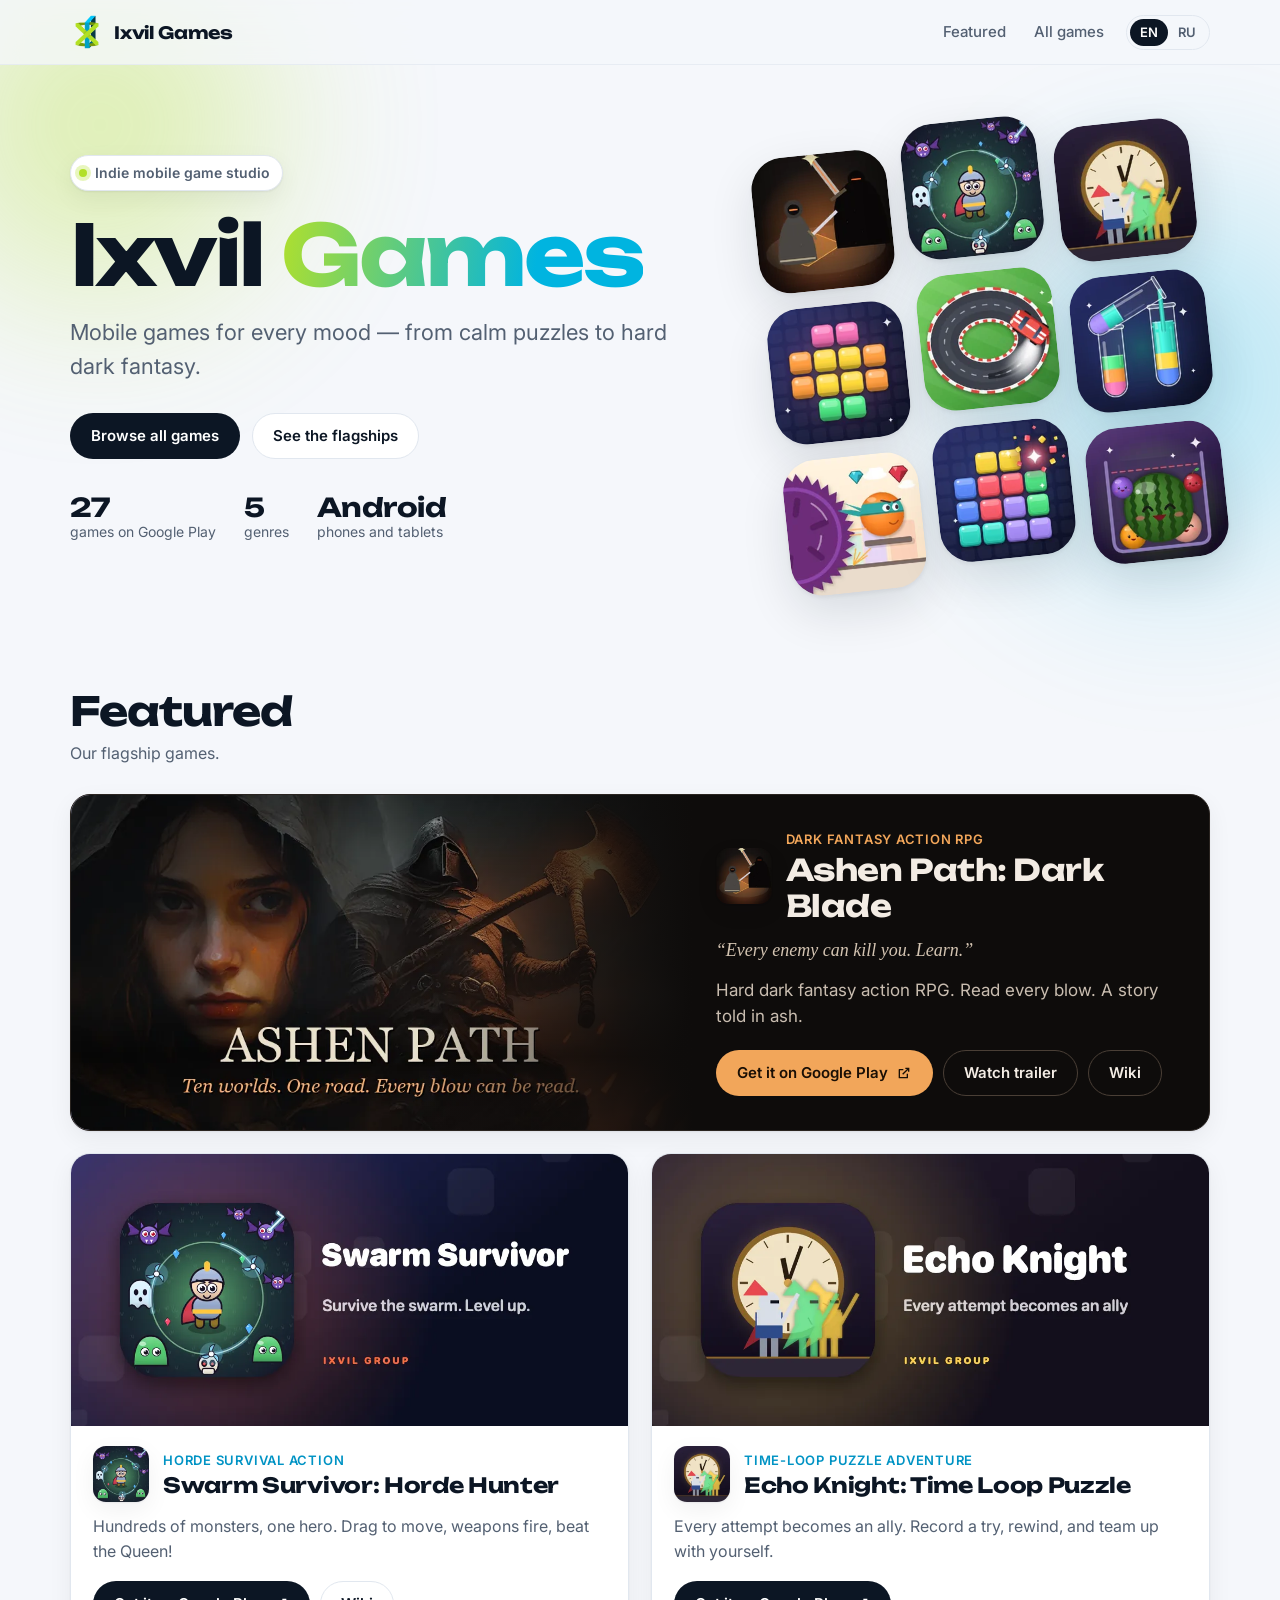
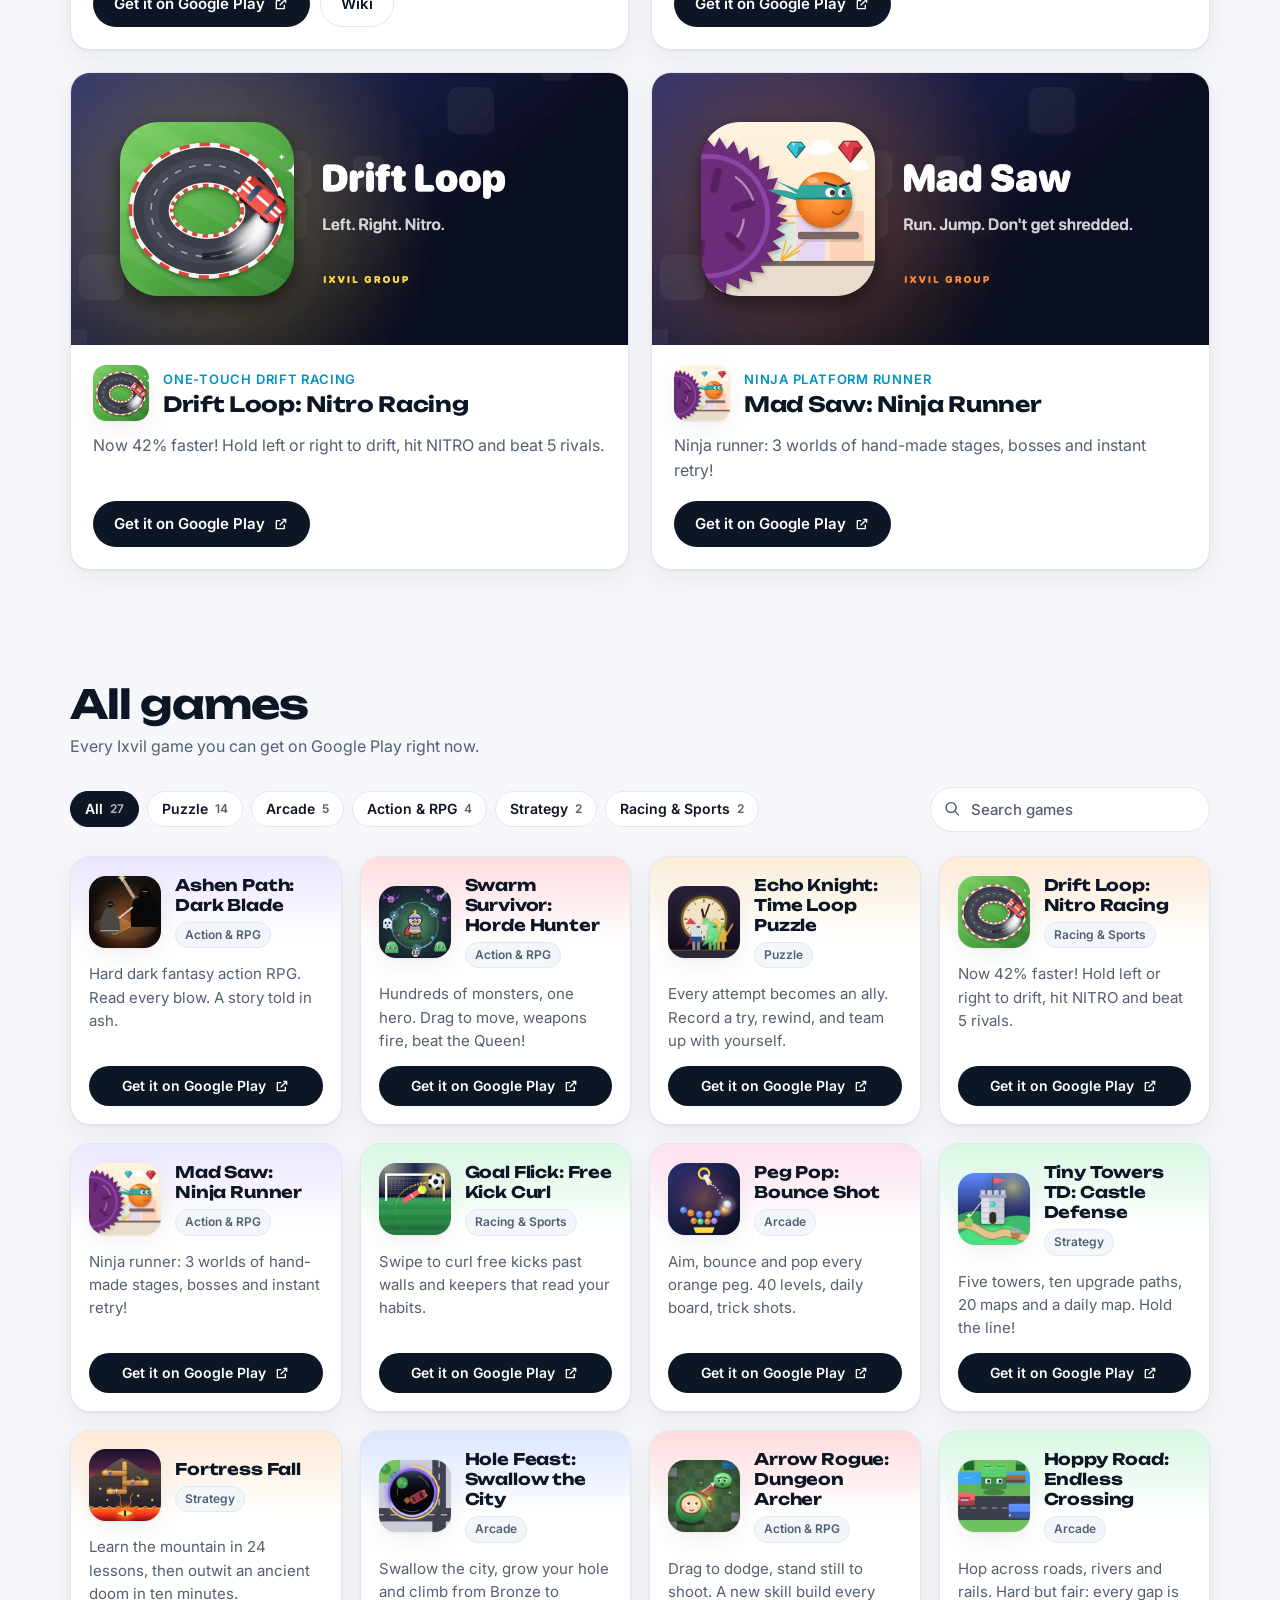
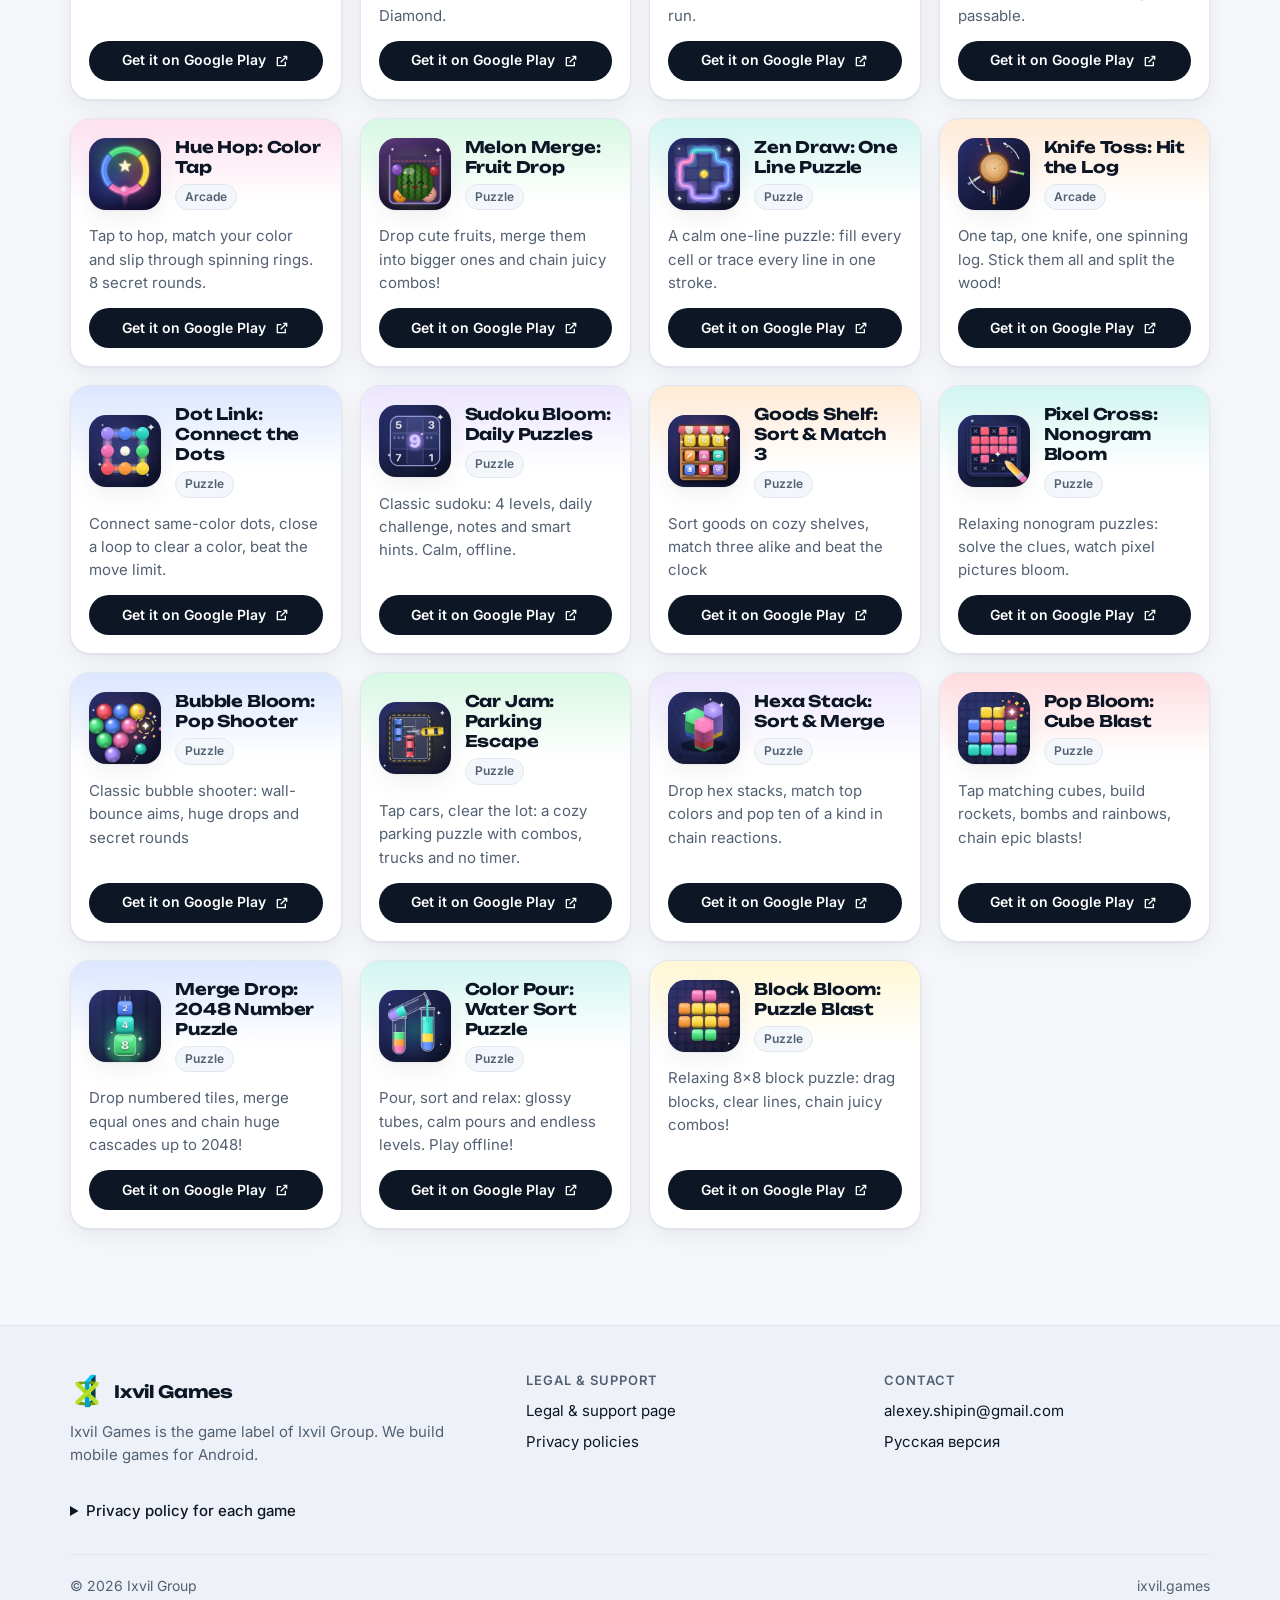
==== commit 5e5fdaad: "Landing: add Arrow Rogue: Dungeon Archer (live on Google Play) Co-Authored-By: Claude Opus 5.5 <nore" ====
--- a/index.html
+++ b/index.html
@@ -4,7 +4,7 @@
 <meta charset="utf-8">
 <meta name="viewport" content="width=device-width, initial-scale=1">
 <title>Ixvil Games — mobile games</title>
-<meta name="description" content="Ixvil Games makes mobile games for Android: dark fantasy action, horde survival, drift racing and calm puzzles. 26 games on Google Play.">
+<meta name="description" content="Ixvil Games makes mobile games for Android: dark fantasy action, horde survival, drift racing and calm puzzles. 27 games on Google Play.">
 <script>(function(){try{var u=new URLSearchParams(location.search),c=u.get('lang');if(c){localStorage.setItem('ixvil-lang',c)}var s=c||localStorage.getItem('ixvil-lang')}catch(e){}if(s==='ru'||(!s&&/^ru\b/i.test(navigator.language||''))){location.replace('ru/'+location.hash)}})();</script>
 <link rel="canonical" href="https://ixvil.games/">
 <link rel="alternate" hreflang="en" href="https://ixvil.games/">
@@ -19,7 +19,7 @@
 <meta property="og:type" content="website">
 <meta property="og:site_name" content="Ixvil Games">
 <meta property="og:title" content="Ixvil Games — mobile games">
-<meta property="og:description" content="Ixvil Games makes mobile games for Android: dark fantasy action, horde survival, drift racing and calm puzzles. 26 games on Google Play.">
+<meta property="og:description" content="Ixvil Games makes mobile games for Android: dark fantasy action, horde survival, drift racing and calm puzzles. 27 games on Google Play.">
 <meta property="og:url" content="https://ixvil.games/">
 <meta property="og:image" content="https://ixvil.games/assets/brand/og.png">
 <meta property="og:image:width" content="1200">
@@ -29,13 +29,13 @@
 <meta property="og:locale:alternate" content="ru_RU">
 <meta name="twitter:card" content="summary_large_image">
 <meta name="twitter:title" content="Ixvil Games — mobile games">
-<meta name="twitter:description" content="Ixvil Games makes mobile games for Android: dark fantasy action, horde survival, drift racing and calm puzzles. 26 games on Google Play.">
+<meta name="twitter:description" content="Ixvil Games makes mobile games for Android: dark fantasy action, horde survival, drift racing and calm puzzles. 27 games on Google Play.">
 <meta name="twitter:image" content="https://ixvil.games/assets/brand/og.png">
 <link rel="preconnect" href="https://fonts.googleapis.com">
 <link rel="preconnect" href="https://fonts.gstatic.com" crossorigin>
 <link rel="stylesheet" href="https://fonts.googleapis.com/css2?family=Inter:wght@400;500;600;700&family=Unbounded:wght@600;700&display=swap">
 <link rel="stylesheet" href="assets/site.css?v=bd615ac773">
-<script type="application/ld+json">{"@context":"https://schema.org","@graph":[{"@type":"Organization","@id":"https://ixvil.games/#org","name":"Ixvil Games","alternateName":"Ixvil Group","url":"https://ixvil.games/","logo":"https://ixvil.games/assets/brand/logo-512.png","email":"alexey.shipin@gmail.com"},{"@type":"WebSite","@id":"https://ixvil.games/#website","url":"https://ixvil.games/","name":"Ixvil Games","publisher":{"@id":"https://ixvil.games/#org"},"inLanguage":["en","ru"]},{"@type":"ItemList","name":"Ixvil Games on Google Play","url":"https://ixvil.games/","numberOfItems":26,"itemListElement":[{"@type":"ListItem","position":1,"item":{"@type":"MobileApplication","name":"Ashen Path: Dark Blade","description":"Hard dark fantasy action RPG. Read every blow. A story told in ash.","operatingSystem":"Android","applicationCategory":"GameApplication","url":"https://play.google.com/store/apps/details?id=com.ixvil.ashenpath","image":"https://ixvil.games/assets/games/ashenpath.webp","publisher":{"@id":"https://ixvil.games/#org"}}},{"@type":"ListItem","position":2,"item":{"@type":"MobileApplication","name":"Swarm Survivor: Horde Hunter","description":"Hundreds of monsters, one hero. Drag to move, weapons fire, beat the Queen!","operatingSystem":"Android","applicationCategory":"GameApplication","url":"https://play.google.com/store/apps/details?id=com.ixvil.swarmsurvivor","image":"https://ixvil.games/assets/games/swarmsurvivor.webp","publisher":{"@id":"https://ixvil.games/#org"}}},{"@type":"ListItem","position":3,"item":{"@type":"MobileApplication","name":"Echo Knight: Time Loop Puzzle","description":"Every attempt becomes an ally. Record a try, rewind, and team up with yourself.","operatingSystem":"Android","applicationCategory":"GameApplication","url":"https://play.google.com/store/apps/details?id=com.ixvil.echoknight","image":"https://ixvil.games/assets/games/echoknight.webp","publisher":{"@id":"https://ixvil.games/#org"}}},{"@type":"ListItem","position":4,"item":{"@type":"MobileApplication","name":"Drift Loop: Nitro Racing","description":"Now 42% faster! Hold left or right to drift, hit NITRO and beat 5 rivals.","operatingSystem":"Android","applicationCategory":"GameApplication","url":"https://play.google.com/store/apps/details?id=com.ixvil.driftloop","image":"https://ixvil.games/assets/games/driftloop.webp","publisher":{"@id":"https://ixvil.games/#org"}}},{"@type":"ListItem","position":5,"item":{"@type":"MobileApplication","name":"Mad Saw: Ninja Runner","description":"Ninja runner: 3 worlds of hand-made stages, bosses and instant retry!","operatingSystem":"Android","applicationCategory":"GameApplication","url":"https://play.google.com/store/apps/details?id=com.ixvil.madsaw","image":"https://ixvil.games/assets/games/madsaw.webp","publisher":{"@id":"https://ixvil.games/#org"}}},{"@type":"ListItem","position":6,"item":{"@type":"MobileApplication","name":"Goal Flick: Free Kick Curl","description":"Swipe to curl free kicks past walls and keepers that read your habits.","operatingSystem":"Android","applicationCategory":"GameApplication","url":"https://play.google.com/store/apps/details?id=com.ixvil.goalflick","image":"https://ixvil.games/assets/games/goalflick.webp","publisher":{"@id":"https://ixvil.games/#org"}}},{"@type":"ListItem","position":7,"item":{"@type":"MobileApplication","name":"Peg Pop: Bounce Shot","description":"Aim, bounce and pop every orange peg. 40 levels, daily board, trick shots.","operatingSystem":"Android","applicationCategory":"GameApplication","url":"https://play.google.com/store/apps/details?id=com.ixvil.pegpop","image":"https://ixvil.games/assets/games/pegpop.webp","publisher":{"@id":"https://ixvil.games/#org"}}},{"@type":"ListItem","position":8,"item":{"@type":"MobileApplication","name":"Tiny Towers TD: Castle Defense","description":"Five towers, ten upgrade paths, 20 maps and a daily map. Hold the line!","operatingSystem":"Android","applicationCategory":"GameApplication","url":"https://play.google.com/store/apps/details?id=com.ixvil.tinytowers","image":"https://ixvil.games/assets/games/tinytowers.webp","publisher":{"@id":"https://ixvil.games/#org"}}},{"@type":"ListItem","position":9,"item":{"@type":"MobileApplication","name":"Fortress Fall","description":"Learn the mountain in 24 lessons, then outwit an ancient doom in ten minutes.","operatingSystem":"Android","applicationCategory":"GameApplication","url":"https://play.google.com/store/apps/details?id=com.ixvil.fortressfall","image":"https://ixvil.games/assets/games/fortressfall.webp","publisher":{"@id":"https://ixvil.games/#org"}}},{"@type":"ListItem","position":10,"item":{"@type":"MobileApplication","name":"Hole Feast: Swallow the City","description":"Swallow the city, grow your hole and climb from Bronze to Diamond.","operatingSystem":"Android","applicationCategory":"GameApplication","url":"https://play.google.com/store/apps/details?id=com.ixvil.holefeast","image":"https://ixvil.games/assets/games/holefeast.webp","publisher":{"@id":"https://ixvil.games/#org"}}},{"@type":"ListItem","position":11,"item":{"@type":"MobileApplication","name":"Hoppy Road: Endless Crossing","description":"Hop across roads, rivers and rails. Hard but fair: every gap is passable.","operatingSystem":"Android","applicationCategory":"GameApplication","url":"https://play.google.com/store/apps/details?id=com.ixvil.hoppyroad","image":"https://ixvil.games/assets/games/hoppyroad.webp","publisher":{"@id":"https://ixvil.games/#org"}}},{"@type":"ListItem","position":12,"item":{"@type":"MobileApplication","name":"Hue Hop: Color Tap","description":"Tap to hop, match your color and slip through spinning rings. 8 secret rounds.","operatingSystem":"Android","applicationCategory":"GameApplication","url":"https://play.google.com/store/apps/details?id=com.ixvil.huehop","image":"https://ixvil.games/assets/games/huehop.webp","publisher":{"@id":"https://ixvil.games/#org"}}},{"@type":"ListItem","position":13,"item":{"@type":"MobileApplication","name":"Melon Merge: Fruit Drop","description":"Drop cute fruits, merge them into bigger ones and chain juicy combos!","operatingSystem":"Android","applicationCategory":"GameApplication","url":"https://play.google.com/store/apps/details?id=com.ixvil.melonmerge","image":"https://ixvil.games/assets/games/melonmerge.webp","publisher":{"@id":"https://ixvil.games/#org"}}},{"@type":"ListItem","position":14,"item":{"@type":"MobileApplication","name":"Zen Draw: One Line Puzzle","description":"A calm one-line puzzle: fill every cell or trace every line in one stroke.","operatingSystem":"Android","applicationCategory":"GameApplication","url":"https://play.google.com/store/apps/details?id=com.ixvil.zendraw","image":"https://ixvil.games/assets/games/zendraw.webp","publisher":{"@id":"https://ixvil.games/#org"}}},{"@type":"ListItem","position":15,"item":{"@type":"MobileApplication","name":"Knife Toss: Hit the Log","description":"One tap, one knife, one spinning log. Stick them all and split the wood!","operatingSystem":"Android","applicationCategory":"GameApplication","url":"https://play.google.com/store/apps/details?id=com.ixvil.knifetoss","image":"https://ixvil.games/assets/games/knifetoss.webp","publisher":{"@id":"https://ixvil.games/#org"}}},{"@type":"ListItem","position":16,"item":{"@type":"MobileApplication","name":"Dot Link: Connect the Dots","description":"Connect same-color dots, close a loop to clear a color, beat the move limit.","operatingSystem":"Android","applicationCategory":"GameApplication","url":"https://play.google.com/store/apps/details?id=com.ixvil.dotlink","image":"https://ixvil.games/assets/games/dotlink.webp","publisher":{"@id":"https://ixvil.games/#org"}}},{"@type":"ListItem","position":17,"item":{"@type":"MobileApplication","name":"Sudoku Bloom: Daily Puzzles","description":"Classic sudoku: 4 levels, daily challenge, notes and smart hints. Calm, offline.","operatingSystem":"Android","applicationCategory":"GameApplication","url":"https://play.google.com/store/apps/details?id=com.ixvil.sudokubloom","image":"https://ixvil.games/assets/games/sudokubloom.webp","publisher":{"@id":"https://ixvil.games/#org"}}},{"@type":"ListItem","position":18,"item":{"@type":"MobileApplication","name":"Goods Shelf: Sort & Match 3","description":"Sort goods on cozy shelves, match three alike and beat the clock","operatingSystem":"Android","applicationCategory":"GameApplication","url":"https://play.google.com/store/apps/details?id=com.ixvil.goodsshelf","image":"https://ixvil.games/assets/games/goodsshelf.webp","publisher":{"@id":"https://ixvil.games/#org"}}},{"@type":"ListItem","position":19,"item":{"@type":"MobileApplication","name":"Pixel Cross: Nonogram Bloom","description":"Relaxing nonogram puzzles: solve the clues, watch pixel pictures bloom.","operatingSystem":"Android","applicationCategory":"GameApplication","url":"https://play.google.com/store/apps/details?id=com.ixvil.pixelcross","image":"https://ixvil.games/assets/games/pixelcross.webp","publisher":{"@id":"https://ixvil.games/#org"}}},{"@type":"ListItem","position":20,"item":{"@type":"MobileApplication","name":"Bubble Bloom: Pop Shooter","description":"Classic bubble shooter: wall-bounce aims, huge drops and secret rounds","operatingSystem":"Android","applicationCategory":"GameApplication","url":"https://play.google.com/store/apps/details?id=com.ixvil.bubblebloom","image":"https://ixvil.games/assets/games/bubblebloom.webp","publisher":{"@id":"https://ixvil.games/#org"}}},{"@type":"ListItem","position":21,"item":{"@type":"MobileApplication","name":"Car Jam: Parking Escape","description":"Tap cars, clear the lot: a cozy parking puzzle with combos, trucks and no timer.","operatingSystem":"Android","applicationCategory":"GameApplication","url":"https://play.google.com/store/apps/details?id=com.ixvil.carjam","image":"https://ixvil.games/assets/games/carjam.webp","publisher":{"@id":"https://ixvil.games/#org"}}},{"@type":"ListItem","position":22,"item":{"@type":"MobileApplication","name":"Hexa Stack: Sort & Merge","description":"Drop hex stacks, match top colors and pop ten of a kind in chain reactions.","operatingSystem":"Android","applicationCategory":"GameApplication","url":"https://play.google.com/store/apps/details?id=com.ixvil.hexastack","image":"https://ixvil.games/assets/games/hexastack.webp","publisher":{"@id":"https://ixvil.games/#org"}}},{"@type":"ListItem","position":23,"item":{"@type":"MobileApplication","name":"Pop Bloom: Cube Blast","description":"Tap matching cubes, build rockets, bombs and rainbows, chain epic blasts!","operatingSystem":"Android","applicationCategory":"GameApplication","url":"https://play.google.com/store/apps/details?id=com.ixvil.popbloom","image":"https://ixvil.games/assets/games/popbloom.webp","publisher":{"@id":"https://ixvil.games/#org"}}},{"@type":"ListItem","position":24,"item":{"@type":"MobileApplication","name":"Merge Drop: 2048 Number Puzzle","description":"Drop numbered tiles, merge equal ones and chain huge cascades up to 2048!","operatingSystem":"Android","applicationCategory":"GameApplication","url":"https://play.google.com/store/apps/details?id=com.ixvil.mergedrop","image":"https://ixvil.games/assets/games/mergedrop.webp","publisher":{"@id":"https://ixvil.games/#org"}}},{"@type":"ListItem","position":25,"item":{"@type":"MobileApplication","name":"Color Pour: Water Sort Puzzle","description":"Pour, sort and relax: glossy tubes, calm pours and endless levels. Play offline!","operatingSystem":"Android","applicationCategory":"GameApplication","url":"https://play.google.com/store/apps/details?id=com.ixvil.colorpour","image":"https://ixvil.games/assets/games/colorpour.webp","publisher":{"@id":"https://ixvil.games/#org"}}},{"@type":"ListItem","position":26,"item":{"@type":"MobileApplication","name":"Block Bloom: Puzzle Blast","description":"Relaxing 8×8 block puzzle: drag blocks, clear lines, chain juicy combos!","operatingSystem":"Android","applicationCategory":"GameApplication","url":"https://play.google.com/store/apps/details?id=com.ixvil.blockbloom","image":"https://ixvil.games/assets/games/blockbloom.webp","publisher":{"@id":"https://ixvil.games/#org"}}}]}]}</script>
+<script type="application/ld+json">{"@context":"https://schema.org","@graph":[{"@type":"Organization","@id":"https://ixvil.games/#org","name":"Ixvil Games","alternateName":"Ixvil Group","url":"https://ixvil.games/","logo":"https://ixvil.games/assets/brand/logo-512.png","email":"alexey.shipin@gmail.com"},{"@type":"WebSite","@id":"https://ixvil.games/#website","url":"https://ixvil.games/","name":"Ixvil Games","publisher":{"@id":"https://ixvil.games/#org"},"inLanguage":["en","ru"]},{"@type":"ItemList","name":"Ixvil Games on Google Play","url":"https://ixvil.games/","numberOfItems":27,"itemListElement":[{"@type":"ListItem","position":1,"item":{"@type":"MobileApplication","name":"Ashen Path: Dark Blade","description":"Hard dark fantasy action RPG. Read every blow. A story told in ash.","operatingSystem":"Android","applicationCategory":"GameApplication","url":"https://play.google.com/store/apps/details?id=com.ixvil.ashenpath","image":"https://ixvil.games/assets/games/ashenpath.webp","publisher":{"@id":"https://ixvil.games/#org"}}},{"@type":"ListItem","position":2,"item":{"@type":"MobileApplication","name":"Swarm Survivor: Horde Hunter","description":"Hundreds of monsters, one hero. Drag to move, weapons fire, beat the Queen!","operatingSystem":"Android","applicationCategory":"GameApplication","url":"https://play.google.com/store/apps/details?id=com.ixvil.swarmsurvivor","image":"https://ixvil.games/assets/games/swarmsurvivor.webp","publisher":{"@id":"https://ixvil.games/#org"}}},{"@type":"ListItem","position":3,"item":{"@type":"MobileApplication","name":"Echo Knight: Time Loop Puzzle","description":"Every attempt becomes an ally. Record a try, rewind, and team up with yourself.","operatingSystem":"Android","applicationCategory":"GameApplication","url":"https://play.google.com/store/apps/details?id=com.ixvil.echoknight","image":"https://ixvil.games/assets/games/echoknight.webp","publisher":{"@id":"https://ixvil.games/#org"}}},{"@type":"ListItem","position":4,"item":{"@type":"MobileApplication","name":"Drift Loop: Nitro Racing","description":"Now 42% faster! Hold left or right to drift, hit NITRO and beat 5 rivals.","operatingSystem":"Android","applicationCategory":"GameApplication","url":"https://play.google.com/store/apps/details?id=com.ixvil.driftloop","image":"https://ixvil.games/assets/games/driftloop.webp","publisher":{"@id":"https://ixvil.games/#org"}}},{"@type":"ListItem","position":5,"item":{"@type":"MobileApplication","name":"Mad Saw: Ninja Runner","description":"Ninja runner: 3 worlds of hand-made stages, bosses and instant retry!","operatingSystem":"Android","applicationCategory":"GameApplication","url":"https://play.google.com/store/apps/details?id=com.ixvil.madsaw","image":"https://ixvil.games/assets/games/madsaw.webp","publisher":{"@id":"https://ixvil.games/#org"}}},{"@type":"ListItem","position":6,"item":{"@type":"MobileApplication","name":"Goal Flick: Free Kick Curl","description":"Swipe to curl free kicks past walls and keepers that read your habits.","operatingSystem":"Android","applicationCategory":"GameApplication","url":"https://play.google.com/store/apps/details?id=com.ixvil.goalflick","image":"https://ixvil.games/assets/games/goalflick.webp","publisher":{"@id":"https://ixvil.games/#org"}}},{"@type":"ListItem","position":7,"item":{"@type":"MobileApplication","name":"Peg Pop: Bounce Shot","description":"Aim, bounce and pop every orange peg. 40 levels, daily board, trick shots.","operatingSystem":"Android","applicationCategory":"GameApplication","url":"https://play.google.com/store/apps/details?id=com.ixvil.pegpop","image":"https://ixvil.games/assets/games/pegpop.webp","publisher":{"@id":"https://ixvil.games/#org"}}},{"@type":"ListItem","position":8,"item":{"@type":"MobileApplication","name":"Tiny Towers TD: Castle Defense","description":"Five towers, ten upgrade paths, 20 maps and a daily map. Hold the line!","operatingSystem":"Android","applicationCategory":"GameApplication","url":"https://play.google.com/store/apps/details?id=com.ixvil.tinytowers","image":"https://ixvil.games/assets/games/tinytowers.webp","publisher":{"@id":"https://ixvil.games/#org"}}},{"@type":"ListItem","position":9,"item":{"@type":"MobileApplication","name":"Fortress Fall","description":"Learn the mountain in 24 lessons, then outwit an ancient doom in ten minutes.","operatingSystem":"Android","applicationCategory":"GameApplication","url":"https://play.google.com/store/apps/details?id=com.ixvil.fortressfall","image":"https://ixvil.games/assets/games/fortressfall.webp","publisher":{"@id":"https://ixvil.games/#org"}}},{"@type":"ListItem","position":10,"item":{"@type":"MobileApplication","name":"Hole Feast: Swallow the City","description":"Swallow the city, grow your hole and climb from Bronze to Diamond.","operatingSystem":"Android","applicationCategory":"GameApplication","url":"https://play.google.com/store/apps/details?id=com.ixvil.holefeast","image":"https://ixvil.games/assets/games/holefeast.webp","publisher":{"@id":"https://ixvil.games/#org"}}},{"@type":"ListItem","position":11,"item":{"@type":"MobileApplication","name":"Arrow Rogue: Dungeon Archer","description":"Drag to dodge, stand still to shoot. A new skill build every run.","operatingSystem":"Android","applicationCategory":"GameApplication","url":"https://play.google.com/store/apps/details?id=com.ixvil.arrowrogue","image":"https://ixvil.games/assets/games/arrowrogue.webp","publisher":{"@id":"https://ixvil.games/#org"}}},{"@type":"ListItem","position":12,"item":{"@type":"MobileApplication","name":"Hoppy Road: Endless Crossing","description":"Hop across roads, rivers and rails. Hard but fair: every gap is passable.","operatingSystem":"Android","applicationCategory":"GameApplication","url":"https://play.google.com/store/apps/details?id=com.ixvil.hoppyroad","image":"https://ixvil.games/assets/games/hoppyroad.webp","publisher":{"@id":"https://ixvil.games/#org"}}},{"@type":"ListItem","position":13,"item":{"@type":"MobileApplication","name":"Hue Hop: Color Tap","description":"Tap to hop, match your color and slip through spinning rings. 8 secret rounds.","operatingSystem":"Android","applicationCategory":"GameApplication","url":"https://play.google.com/store/apps/details?id=com.ixvil.huehop","image":"https://ixvil.games/assets/games/huehop.webp","publisher":{"@id":"https://ixvil.games/#org"}}},{"@type":"ListItem","position":14,"item":{"@type":"MobileApplication","name":"Melon Merge: Fruit Drop","description":"Drop cute fruits, merge them into bigger ones and chain juicy combos!","operatingSystem":"Android","applicationCategory":"GameApplication","url":"https://play.google.com/store/apps/details?id=com.ixvil.melonmerge","image":"https://ixvil.games/assets/games/melonmerge.webp","publisher":{"@id":"https://ixvil.games/#org"}}},{"@type":"ListItem","position":15,"item":{"@type":"MobileApplication","name":"Zen Draw: One Line Puzzle","description":"A calm one-line puzzle: fill every cell or trace every line in one stroke.","operatingSystem":"Android","applicationCategory":"GameApplication","url":"https://play.google.com/store/apps/details?id=com.ixvil.zendraw","image":"https://ixvil.games/assets/games/zendraw.webp","publisher":{"@id":"https://ixvil.games/#org"}}},{"@type":"ListItem","position":16,"item":{"@type":"MobileApplication","name":"Knife Toss: Hit the Log","description":"One tap, one knife, one spinning log. Stick them all and split the wood!","operatingSystem":"Android","applicationCategory":"GameApplication","url":"https://play.google.com/store/apps/details?id=com.ixvil.knifetoss","image":"https://ixvil.games/assets/games/knifetoss.webp","publisher":{"@id":"https://ixvil.games/#org"}}},{"@type":"ListItem","position":17,"item":{"@type":"MobileApplication","name":"Dot Link: Connect the Dots","description":"Connect same-color dots, close a loop to clear a color, beat the move limit.","operatingSystem":"Android","applicationCategory":"GameApplication","url":"https://play.google.com/store/apps/details?id=com.ixvil.dotlink","image":"https://ixvil.games/assets/games/dotlink.webp","publisher":{"@id":"https://ixvil.games/#org"}}},{"@type":"ListItem","position":18,"item":{"@type":"MobileApplication","name":"Sudoku Bloom: Daily Puzzles","description":"Classic sudoku: 4 levels, daily challenge, notes and smart hints. Calm, offline.","operatingSystem":"Android","applicationCategory":"GameApplication","url":"https://play.google.com/store/apps/details?id=com.ixvil.sudokubloom","image":"https://ixvil.games/assets/games/sudokubloom.webp","publisher":{"@id":"https://ixvil.games/#org"}}},{"@type":"ListItem","position":19,"item":{"@type":"MobileApplication","name":"Goods Shelf: Sort & Match 3","description":"Sort goods on cozy shelves, match three alike and beat the clock","operatingSystem":"Android","applicationCategory":"GameApplication","url":"https://play.google.com/store/apps/details?id=com.ixvil.goodsshelf","image":"https://ixvil.games/assets/games/goodsshelf.webp","publisher":{"@id":"https://ixvil.games/#org"}}},{"@type":"ListItem","position":20,"item":{"@type":"MobileApplication","name":"Pixel Cross: Nonogram Bloom","description":"Relaxing nonogram puzzles: solve the clues, watch pixel pictures bloom.","operatingSystem":"Android","applicationCategory":"GameApplication","url":"https://play.google.com/store/apps/details?id=com.ixvil.pixelcross","image":"https://ixvil.games/assets/games/pixelcross.webp","publisher":{"@id":"https://ixvil.games/#org"}}},{"@type":"ListItem","position":21,"item":{"@type":"MobileApplication","name":"Bubble Bloom: Pop Shooter","description":"Classic bubble shooter: wall-bounce aims, huge drops and secret rounds","operatingSystem":"Android","applicationCategory":"GameApplication","url":"https://play.google.com/store/apps/details?id=com.ixvil.bubblebloom","image":"https://ixvil.games/assets/games/bubblebloom.webp","publisher":{"@id":"https://ixvil.games/#org"}}},{"@type":"ListItem","position":22,"item":{"@type":"MobileApplication","name":"Car Jam: Parking Escape","description":"Tap cars, clear the lot: a cozy parking puzzle with combos, trucks and no timer.","operatingSystem":"Android","applicationCategory":"GameApplication","url":"https://play.google.com/store/apps/details?id=com.ixvil.carjam","image":"https://ixvil.games/assets/games/carjam.webp","publisher":{"@id":"https://ixvil.games/#org"}}},{"@type":"ListItem","position":23,"item":{"@type":"MobileApplication","name":"Hexa Stack: Sort & Merge","description":"Drop hex stacks, match top colors and pop ten of a kind in chain reactions.","operatingSystem":"Android","applicationCategory":"GameApplication","url":"https://play.google.com/store/apps/details?id=com.ixvil.hexastack","image":"https://ixvil.games/assets/games/hexastack.webp","publisher":{"@id":"https://ixvil.games/#org"}}},{"@type":"ListItem","position":24,"item":{"@type":"MobileApplication","name":"Pop Bloom: Cube Blast","description":"Tap matching cubes, build rockets, bombs and rainbows, chain epic blasts!","operatingSystem":"Android","applicationCategory":"GameApplication","url":"https://play.google.com/store/apps/details?id=com.ixvil.popbloom","image":"https://ixvil.games/assets/games/popbloom.webp","publisher":{"@id":"https://ixvil.games/#org"}}},{"@type":"ListItem","position":25,"item":{"@type":"MobileApplication","name":"Merge Drop: 2048 Number Puzzle","description":"Drop numbered tiles, merge equal ones and chain huge cascades up to 2048!","operatingSystem":"Android","applicationCategory":"GameApplication","url":"https://play.google.com/store/apps/details?id=com.ixvil.mergedrop","image":"https://ixvil.games/assets/games/mergedrop.webp","publisher":{"@id":"https://ixvil.games/#org"}}},{"@type":"ListItem","position":26,"item":{"@type":"MobileApplication","name":"Color Pour: Water Sort Puzzle","description":"Pour, sort and relax: glossy tubes, calm pours and endless levels. Play offline!","operatingSystem":"Android","applicationCategory":"GameApplication","url":"https://play.google.com/store/apps/details?id=com.ixvil.colorpour","image":"https://ixvil.games/assets/games/colorpour.webp","publisher":{"@id":"https://ixvil.games/#org"}}},{"@type":"ListItem","position":27,"item":{"@type":"MobileApplication","name":"Block Bloom: Puzzle Blast","description":"Relaxing 8×8 block puzzle: drag blocks, clear lines, chain juicy combos!","operatingSystem":"Android","applicationCategory":"GameApplication","url":"https://play.google.com/store/apps/details?id=com.ixvil.blockbloom","image":"https://ixvil.games/assets/games/blockbloom.webp","publisher":{"@id":"https://ixvil.games/#org"}}}]}]}</script>
 </head>
 <body>
 <a class="skip" href="#games">Skip to games</a>
@@ -61,7 +61,7 @@
         <a class="btn btn-ghost" href="#featured">See the flagships</a>
       </div>
       <ul class="stats">
-        <li><b>26</b><span>games on Google Play</span></li>
+        <li><b>27</b><span>games on Google Play</span></li>
         <li><b>5</b><span>genres</span></li>
         <li><b>Android</b><span>phones and tablets</span></li>
       </ul>
@@ -130,7 +130,7 @@
   <div class="wrap">
     <div class="section-head"><div><h2 id="games-h">All games</h2><p>Every Ixvil game you can get on Google Play right now.</p></div></div>
     <div class="filters" id="filters" hidden>
-      <div class="chips" role="group" aria-label="Genre"><button type="button" class="chip" data-genre="all" aria-pressed="true">All <small>26</small></button><button type="button" class="chip" data-genre="puzzle" aria-pressed="false">Puzzle <small>14</small></button><button type="button" class="chip" data-genre="arcade" aria-pressed="false">Arcade <small>5</small></button><button type="button" class="chip" data-genre="action" aria-pressed="false">Action &amp; RPG <small>3</small></button><button type="button" class="chip" data-genre="strategy" aria-pressed="false">Strategy <small>2</small></button><button type="button" class="chip" data-genre="sports" aria-pressed="false">Racing &amp; Sports <small>2</small></button></div>
+      <div class="chips" role="group" aria-label="Genre"><button type="button" class="chip" data-genre="all" aria-pressed="true">All <small>27</small></button><button type="button" class="chip" data-genre="puzzle" aria-pressed="false">Puzzle <small>14</small></button><button type="button" class="chip" data-genre="arcade" aria-pressed="false">Arcade <small>5</small></button><button type="button" class="chip" data-genre="action" aria-pressed="false">Action &amp; RPG <small>4</small></button><button type="button" class="chip" data-genre="strategy" aria-pressed="false">Strategy <small>2</small></button><button type="button" class="chip" data-genre="sports" aria-pressed="false">Racing &amp; Sports <small>2</small></button></div>
       <label class="search"><svg viewBox="0 0 24 24" aria-hidden="true"><path fill="currentColor" d="M10 2a8 8 0 0 1 6.32 12.9l5.39 5.4-1.41 1.4-5.4-5.39A8 8 0 1 1 10 2zm0 2a6 6 0 1 0 0 12 6 6 0 0 0 0-12z"/></svg><input id="q" type="search" placeholder="Search games" aria-label="Search games" autocomplete="off"></label>
     </div>
     <ul class="grid" id="grid">
@@ -194,6 +194,12 @@
   <p class="desc">Swallow the city, grow your hole and climb from Bronze to Diamond.</p>
   <a class="btn btn-play btn-sm" href="https://play.google.com/store/apps/details?id=com.ixvil.holefeast" target="_blank" rel="noopener" aria-label="Get it on Google Play: Hole Feast: Swallow the City">Get it on Google Play <svg viewBox="0 0 24 24" aria-hidden="true"><path fill="currentColor" d="M14 4h6v6h-2V7.41l-7.29 7.3-1.42-1.42L16.59 6H14V4zM5 6h6v2H6v10h10v-5h2v6a1 1 0 0 1-1 1H5a1 1 0 0 1-1-1V7a1 1 0 0 1 1-1z"/></svg></a>
 </li>
+<li class="card" data-genre="action" data-q="arrow rogue: dungeon archer arrow rogue drag to dodge, stand still to shoot. a new skill build every run. action &amp; rpg" style="--accent:#FF5C6C">
+  <div class="id"><img src="assets/games/arrowrogue.webp" width="72" height="72" alt="" loading="lazy" decoding="async">
+    <div><h3>Arrow Rogue: Dungeon Archer</h3><span class="tag">Action &amp; RPG</span></div></div>
+  <p class="desc">Drag to dodge, stand still to shoot. A new skill build every run.</p>
+  <a class="btn btn-play btn-sm" href="https://play.google.com/store/apps/details?id=com.ixvil.arrowrogue" target="_blank" rel="noopener" aria-label="Get it on Google Play: Arrow Rogue: Dungeon Archer">Get it on Google Play <svg viewBox="0 0 24 24" aria-hidden="true"><path fill="currentColor" d="M14 4h6v6h-2V7.41l-7.29 7.3-1.42-1.42L16.59 6H14V4zM5 6h6v2H6v10h10v-5h2v6a1 1 0 0 1-1 1H5a1 1 0 0 1-1-1V7a1 1 0 0 1 1-1z"/></svg></a>
+</li>
 <li class="card" data-genre="arcade" data-q="hoppy road: endless crossing hoppy road hop across roads, rivers and rails. hard but fair: every gap is passable. arcade" style="--accent:#4ADE80">
   <div class="id"><img src="assets/games/hoppyroad.webp" width="72" height="72" alt="" loading="lazy" decoding="async">
     <div><h3>Hoppy Road: Endless Crossing</h3><span class="tag">Arcade</span></div></div>
@@ -320,7 +326,7 @@
       <div class="policies" id="policies">
         <details>
           <summary>Privacy policy for each game</summary>
-          <ul><li><a href="https://ixvil.github.io/ixvil-legal/ashenpath.html" hreflang="en">Ashen Path</a></li><li><a href="https://ixvil.github.io/ixvil-legal/blockbloom.html" hreflang="en">Block Bloom</a></li><li><a href="https://ixvil.github.io/ixvil-legal/bubblebloom.html" hreflang="en">Bubble Bloom</a></li><li><a href="https://ixvil.github.io/ixvil-legal/carjam.html" hreflang="en">Car Jam</a></li><li><a href="https://ixvil.github.io/ixvil-legal/colorpour.html" hreflang="en">Color Pour</a></li><li><a href="https://ixvil.github.io/ixvil-legal/dotlink.html" hreflang="en">Dot Link</a></li><li><a href="https://ixvil.github.io/ixvil-legal/driftloop.html" hreflang="en">Drift Loop</a></li><li><a href="https://ixvil.github.io/ixvil-legal/echoknight.html" hreflang="en">Echo Knight</a></li><li><a href="https://ixvil.github.io/ixvil-legal/fortressfall.html" hreflang="en">Fortress Fall</a></li><li><a href="https://ixvil.github.io/ixvil-legal/goalflick.html" hreflang="en">Goal Flick</a></li><li><a href="https://ixvil.github.io/ixvil-legal/goodsshelf.html" hreflang="en">Goods Shelf</a></li><li><a href="https://ixvil.github.io/ixvil-legal/hexastack.html" hreflang="en">Hexa Stack</a></li><li><a href="https://ixvil.github.io/ixvil-legal/holefeast.html" hreflang="en">Hole Feast</a></li><li><a href="https://ixvil.github.io/ixvil-legal/hoppyroad.html" hreflang="en">Hoppy Road</a></li><li><a href="https://ixvil.github.io/ixvil-legal/huehop.html" hreflang="en">Hue Hop</a></li><li><a href="https://ixvil.github.io/ixvil-legal/knifetoss.html" hreflang="en">Knife Toss</a></li><li><a href="https://ixvil.github.io/ixvil-legal/madsaw.html" hreflang="en">Mad Saw</a></li><li><a href="https://ixvil.github.io/ixvil-legal/melonmerge.html" hreflang="en">Melon Merge</a></li><li><a href="https://ixvil.github.io/ixvil-legal/mergedrop.html" hreflang="en">Merge Drop</a></li><li><a href="https://ixvil.github.io/ixvil-legal/pegpop.html" hreflang="en">Peg Pop</a></li><li><a href="https://ixvil.github.io/ixvil-legal/pixelcross.html" hreflang="en">Pixel Cross</a></li><li><a href="https://ixvil.github.io/ixvil-legal/popbloom.html" hreflang="en">Pop Bloom</a></li><li><a href="https://ixvil.github.io/ixvil-legal/sudokubloom.html" hreflang="en">Sudoku Bloom</a></li><li><a href="https://ixvil.github.io/ixvil-legal/swarmsurvivor.html" hreflang="en">Swarm Survivor</a></li><li><a href="https://ixvil.github.io/ixvil-legal/tinytowers.html" hreflang="en">Tiny Towers TD</a></li><li><a href="https://ixvil.github.io/ixvil-legal/zendraw.html" hreflang="en">Zen Draw</a></li></ul>
+          <ul><li><a href="https://ixvil.github.io/ixvil-legal/arrowrogue.html" hreflang="en">Arrow Rogue</a></li><li><a href="https://ixvil.github.io/ixvil-legal/ashenpath.html" hreflang="en">Ashen Path</a></li><li><a href="https://ixvil.github.io/ixvil-legal/blockbloom.html" hreflang="en">Block Bloom</a></li><li><a href="https://ixvil.github.io/ixvil-legal/bubblebloom.html" hreflang="en">Bubble Bloom</a></li><li><a href="https://ixvil.github.io/ixvil-legal/carjam.html" hreflang="en">Car Jam</a></li><li><a href="https://ixvil.github.io/ixvil-legal/colorpour.html" hreflang="en">Color Pour</a></li><li><a href="https://ixvil.github.io/ixvil-legal/dotlink.html" hreflang="en">Dot Link</a></li><li><a href="https://ixvil.github.io/ixvil-legal/driftloop.html" hreflang="en">Drift Loop</a></li><li><a href="https://ixvil.github.io/ixvil-legal/echoknight.html" hreflang="en">Echo Knight</a></li><li><a href="https://ixvil.github.io/ixvil-legal/fortressfall.html" hreflang="en">Fortress Fall</a></li><li><a href="https://ixvil.github.io/ixvil-legal/goalflick.html" hreflang="en">Goal Flick</a></li><li><a href="https://ixvil.github.io/ixvil-legal/goodsshelf.html" hreflang="en">Goods Shelf</a></li><li><a href="https://ixvil.github.io/ixvil-legal/hexastack.html" hreflang="en">Hexa Stack</a></li><li><a href="https://ixvil.github.io/ixvil-legal/holefeast.html" hreflang="en">Hole Feast</a></li><li><a href="https://ixvil.github.io/ixvil-legal/hoppyroad.html" hreflang="en">Hoppy Road</a></li><li><a href="https://ixvil.github.io/ixvil-legal/huehop.html" hreflang="en">Hue Hop</a></li><li><a href="https://ixvil.github.io/ixvil-legal/knifetoss.html" hreflang="en">Knife Toss</a></li><li><a href="https://ixvil.github.io/ixvil-legal/madsaw.html" hreflang="en">Mad Saw</a></li><li><a href="https://ixvil.github.io/ixvil-legal/melonmerge.html" hreflang="en">Melon Merge</a></li><li><a href="https://ixvil.github.io/ixvil-legal/mergedrop.html" hreflang="en">Merge Drop</a></li><li><a href="https://ixvil.github.io/ixvil-legal/pegpop.html" hreflang="en">Peg Pop</a></li><li><a href="https://ixvil.github.io/ixvil-legal/pixelcross.html" hreflang="en">Pixel Cross</a></li><li><a href="https://ixvil.github.io/ixvil-legal/popbloom.html" hreflang="en">Pop Bloom</a></li><li><a href="https://ixvil.github.io/ixvil-legal/sudokubloom.html" hreflang="en">Sudoku Bloom</a></li><li><a href="https://ixvil.github.io/ixvil-legal/swarmsurvivor.html" hreflang="en">Swarm Survivor</a></li><li><a href="https://ixvil.github.io/ixvil-legal/tinytowers.html" hreflang="en">Tiny Towers TD</a></li><li><a href="https://ixvil.github.io/ixvil-legal/zendraw.html" hreflang="en">Zen Draw</a></li></ul>
         </details>
       </div>
     </div>
